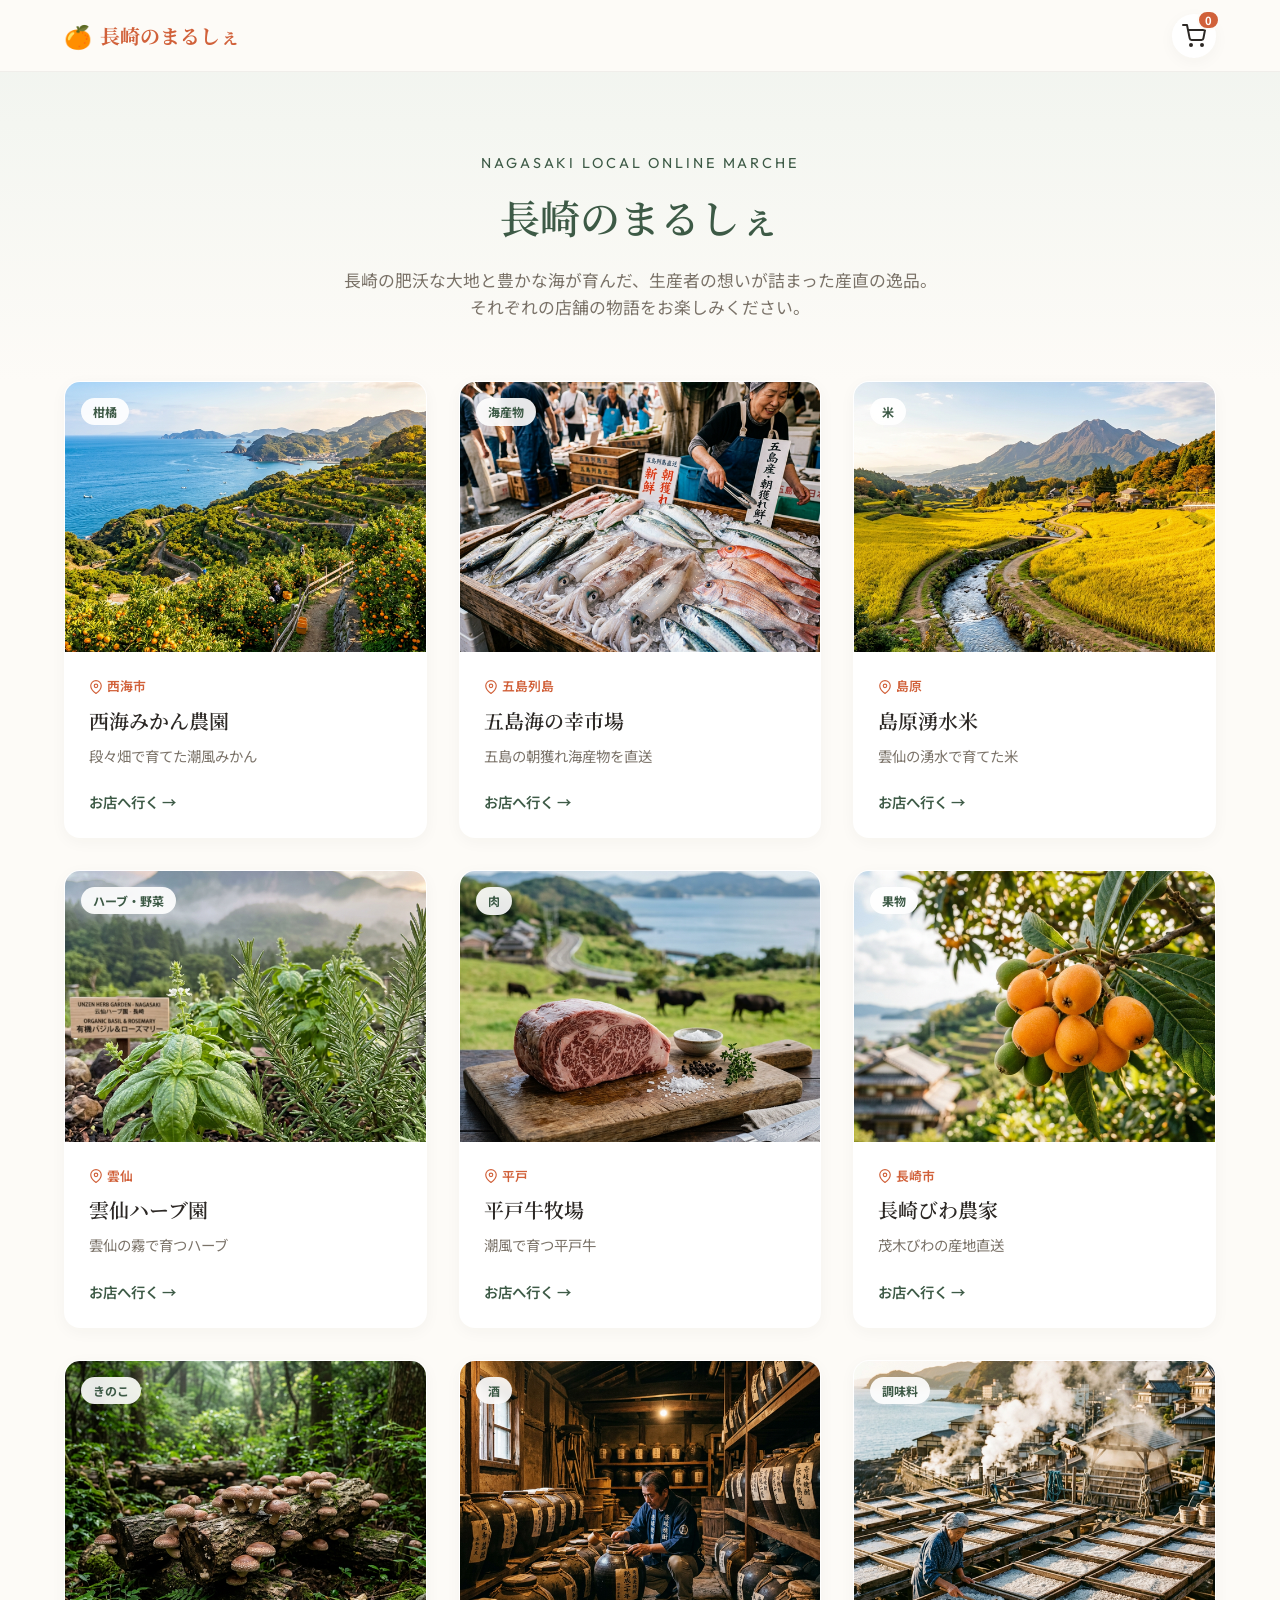
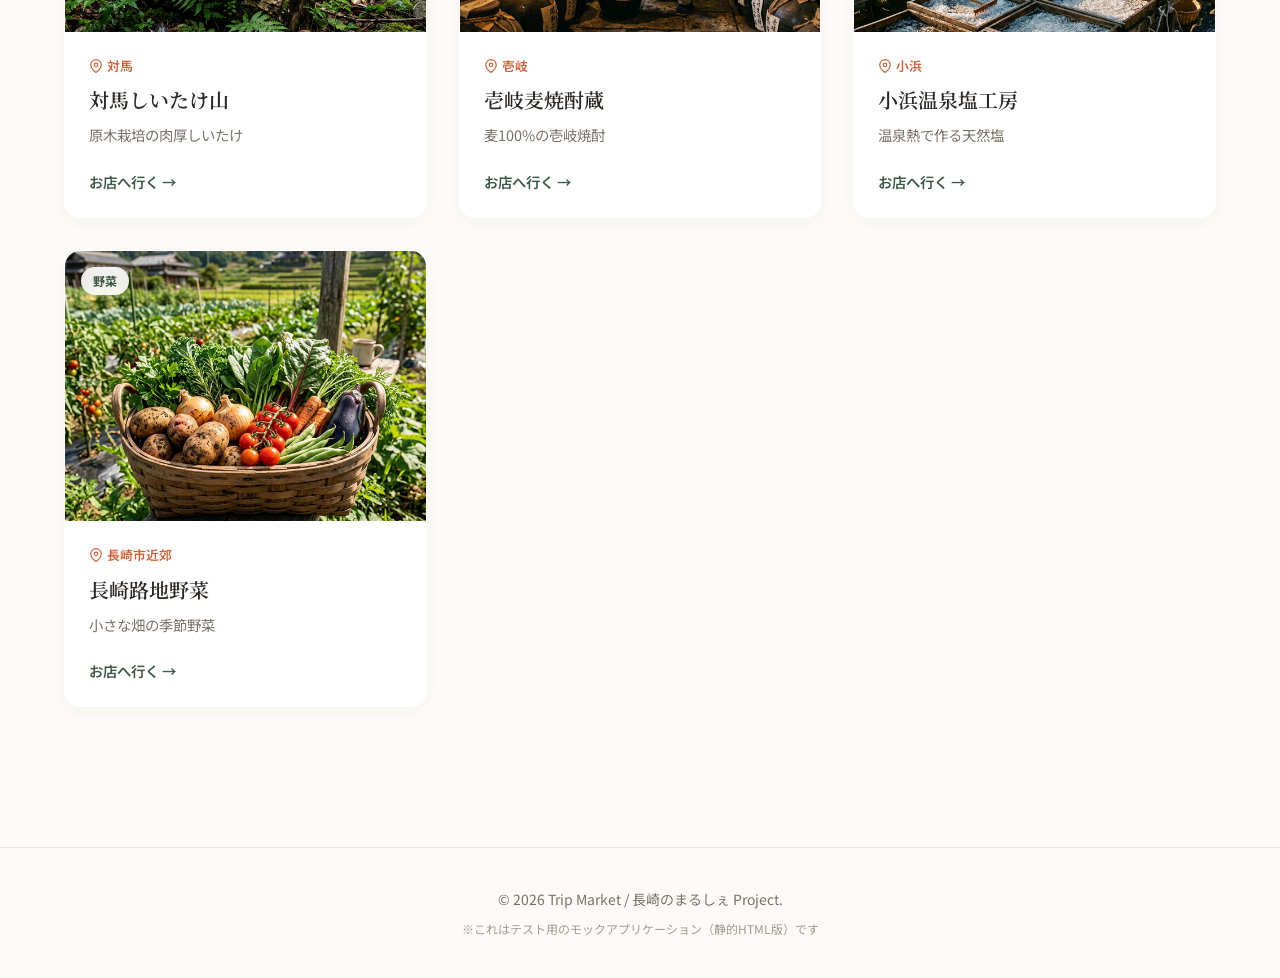
==== index.html @ 1cb3d5d9 "最初" ====
<!DOCTYPE html>
<html lang="ja">
<head>
    <meta charset="UTF-8">
    <meta name="viewport" content="width=device-width, initial-scale=1.0">
    <title>長崎のまるしぇ | 地域ECモック</title>
    <link rel="preconnect" href="https://fonts.googleapis.com">
    <link rel="preconnect" href="https://fonts.gstatic.com" crossorigin>
    <link href="https://fonts.googleapis.com/css2?family=Noto+Sans+JP:wght@400;500;700&family=Noto+Serif+JP:wght@400;600;900&family=Outfit:wght@300;400;600&display=swap" rel="stylesheet">
    <link rel="stylesheet" href="style.css">
    <meta name="theme-color" content="#fdfbf7">
</head>
<body>
    <header class="global-header">
        <a href="index.html" class="brand-logo">
            <span class="marche-icon">🍊</span> 長崎のまるしぇ
        </a>
        <div class="header-actions">
            <button class="cart-btn" aria-label="カートを見る">
                <svg width="24" height="24" viewBox="0 0 24 24" fill="none" stroke="currentColor" stroke-width="2" stroke-linecap="round" stroke-linejoin="round"><circle cx="9" cy="21" r="1"></circle><circle cx="20" cy="21" r="1"></circle><path d="M1 1h4l2.68 13.39a2 2 0 0 0 2 1.61h9.72a2 2 0 0 0 2-1.61L23 6H6"></path></svg>
                <span class="cart-badge">0</span>
            </button>
        </div>
    </header>

<main>
    <section class="hero-section">
        <span class="hero-subtitle">Nagasaki Local Online Marche</span>
        <h1 class="hero-title serif">長崎のまるしぇ</h1>
        <p class="hero-desc">長崎の肥沃な大地と豊かな海が育んだ、生産者の想いが詰まった産直の逸品。それぞれの店舗の物語をお楽しみください。</p>
    </section>
    <section class="shops-grid">

        <a href="shop01.html" class="shop-card">
            <div class="shop-card-img-wrap">
                <span class="shop-category-badge">柑橘</span>
                <img src="images/shop01_hero.png" alt="西海みかん農園" class="shop-card-img" loading="lazy">
            </div>
            <div class="shop-card-body">
                <div class="shop-card-area">
                    <svg width="14" height="14" viewBox="0 0 24 24" fill="none" stroke="currentColor" stroke-width="2"><path d="M21 10c0 7-9 13-9 13s-9-6-9-13a9 9 0 0 1 18 0z"></path><circle cx="12" cy="10" r="3"></circle></svg>
                    西海市
                </div>
                <h3 class="shop-card-title serif">西海みかん農園</h3>
                <p class="shop-card-concept">段々畑で育てた潮風みかん</p>
                <div class="shop-card-action">お店へ行く →</div>
            </div>
        </a>

        <a href="shop02.html" class="shop-card">
            <div class="shop-card-img-wrap">
                <span class="shop-category-badge">海産物</span>
                <img src="images/shop02_hero.png" alt="五島海の幸市場" class="shop-card-img" loading="lazy">
            </div>
            <div class="shop-card-body">
                <div class="shop-card-area">
                    <svg width="14" height="14" viewBox="0 0 24 24" fill="none" stroke="currentColor" stroke-width="2"><path d="M21 10c0 7-9 13-9 13s-9-6-9-13a9 9 0 0 1 18 0z"></path><circle cx="12" cy="10" r="3"></circle></svg>
                    五島列島
                </div>
                <h3 class="shop-card-title serif">五島海の幸市場</h3>
                <p class="shop-card-concept">五島の朝獲れ海産物を直送</p>
                <div class="shop-card-action">お店へ行く →</div>
            </div>
        </a>

        <a href="shop03.html" class="shop-card">
            <div class="shop-card-img-wrap">
                <span class="shop-category-badge">米</span>
                <img src="images/shop03_hero.png" alt="島原湧水米" class="shop-card-img" loading="lazy">
            </div>
            <div class="shop-card-body">
                <div class="shop-card-area">
                    <svg width="14" height="14" viewBox="0 0 24 24" fill="none" stroke="currentColor" stroke-width="2"><path d="M21 10c0 7-9 13-9 13s-9-6-9-13a9 9 0 0 1 18 0z"></path><circle cx="12" cy="10" r="3"></circle></svg>
                    島原
                </div>
                <h3 class="shop-card-title serif">島原湧水米</h3>
                <p class="shop-card-concept">雲仙の湧水で育てた米</p>
                <div class="shop-card-action">お店へ行く →</div>
            </div>
        </a>

        <a href="shop04.html" class="shop-card">
            <div class="shop-card-img-wrap">
                <span class="shop-category-badge">ハーブ・野菜</span>
                <img src="images/shop04_hero.png" alt="雲仙ハーブ園" class="shop-card-img" loading="lazy">
            </div>
            <div class="shop-card-body">
                <div class="shop-card-area">
                    <svg width="14" height="14" viewBox="0 0 24 24" fill="none" stroke="currentColor" stroke-width="2"><path d="M21 10c0 7-9 13-9 13s-9-6-9-13a9 9 0 0 1 18 0z"></path><circle cx="12" cy="10" r="3"></circle></svg>
                    雲仙
                </div>
                <h3 class="shop-card-title serif">雲仙ハーブ園</h3>
                <p class="shop-card-concept">雲仙の霧で育つハーブ</p>
                <div class="shop-card-action">お店へ行く →</div>
            </div>
        </a>

        <a href="shop05.html" class="shop-card">
            <div class="shop-card-img-wrap">
                <span class="shop-category-badge">肉</span>
                <img src="images/shop05_hero.png" alt="平戸牛牧場" class="shop-card-img" loading="lazy">
            </div>
            <div class="shop-card-body">
                <div class="shop-card-area">
                    <svg width="14" height="14" viewBox="0 0 24 24" fill="none" stroke="currentColor" stroke-width="2"><path d="M21 10c0 7-9 13-9 13s-9-6-9-13a9 9 0 0 1 18 0z"></path><circle cx="12" cy="10" r="3"></circle></svg>
                    平戸
                </div>
                <h3 class="shop-card-title serif">平戸牛牧場</h3>
                <p class="shop-card-concept">潮風で育つ平戸牛</p>
                <div class="shop-card-action">お店へ行く →</div>
            </div>
        </a>

        <a href="shop06.html" class="shop-card">
            <div class="shop-card-img-wrap">
                <span class="shop-category-badge">果物</span>
                <img src="images/shop06_hero.png" alt="長崎びわ農家" class="shop-card-img" loading="lazy">
            </div>
            <div class="shop-card-body">
                <div class="shop-card-area">
                    <svg width="14" height="14" viewBox="0 0 24 24" fill="none" stroke="currentColor" stroke-width="2"><path d="M21 10c0 7-9 13-9 13s-9-6-9-13a9 9 0 0 1 18 0z"></path><circle cx="12" cy="10" r="3"></circle></svg>
                    長崎市
                </div>
                <h3 class="shop-card-title serif">長崎びわ農家</h3>
                <p class="shop-card-concept">茂木びわの産地直送</p>
                <div class="shop-card-action">お店へ行く →</div>
            </div>
        </a>

        <a href="shop07.html" class="shop-card">
            <div class="shop-card-img-wrap">
                <span class="shop-category-badge">きのこ</span>
                <img src="images/shop07_hero.png" alt="対馬しいたけ山" class="shop-card-img" loading="lazy">
            </div>
            <div class="shop-card-body">
                <div class="shop-card-area">
                    <svg width="14" height="14" viewBox="0 0 24 24" fill="none" stroke="currentColor" stroke-width="2"><path d="M21 10c0 7-9 13-9 13s-9-6-9-13a9 9 0 0 1 18 0z"></path><circle cx="12" cy="10" r="3"></circle></svg>
                    対馬
                </div>
                <h3 class="shop-card-title serif">対馬しいたけ山</h3>
                <p class="shop-card-concept">原木栽培の肉厚しいたけ</p>
                <div class="shop-card-action">お店へ行く →</div>
            </div>
        </a>

        <a href="shop08.html" class="shop-card">
            <div class="shop-card-img-wrap">
                <span class="shop-category-badge">酒</span>
                <img src="images/shop08_hero.png" alt="壱岐麦焼酎蔵" class="shop-card-img" loading="lazy">
            </div>
            <div class="shop-card-body">
                <div class="shop-card-area">
                    <svg width="14" height="14" viewBox="0 0 24 24" fill="none" stroke="currentColor" stroke-width="2"><path d="M21 10c0 7-9 13-9 13s-9-6-9-13a9 9 0 0 1 18 0z"></path><circle cx="12" cy="10" r="3"></circle></svg>
                    壱岐
                </div>
                <h3 class="shop-card-title serif">壱岐麦焼酎蔵</h3>
                <p class="shop-card-concept">麦100%の壱岐焼酎</p>
                <div class="shop-card-action">お店へ行く →</div>
            </div>
        </a>

        <a href="shop09.html" class="shop-card">
            <div class="shop-card-img-wrap">
                <span class="shop-category-badge">調味料</span>
                <img src="images/shop09_hero.png" alt="小浜温泉塩工房" class="shop-card-img" loading="lazy">
            </div>
            <div class="shop-card-body">
                <div class="shop-card-area">
                    <svg width="14" height="14" viewBox="0 0 24 24" fill="none" stroke="currentColor" stroke-width="2"><path d="M21 10c0 7-9 13-9 13s-9-6-9-13a9 9 0 0 1 18 0z"></path><circle cx="12" cy="10" r="3"></circle></svg>
                    小浜
                </div>
                <h3 class="shop-card-title serif">小浜温泉塩工房</h3>
                <p class="shop-card-concept">温泉熱で作る天然塩</p>
                <div class="shop-card-action">お店へ行く →</div>
            </div>
        </a>

        <a href="shop10.html" class="shop-card">
            <div class="shop-card-img-wrap">
                <span class="shop-category-badge">野菜</span>
                <img src="images/shop10_hero.png" alt="長崎路地野菜" class="shop-card-img" loading="lazy">
            </div>
            <div class="shop-card-body">
                <div class="shop-card-area">
                    <svg width="14" height="14" viewBox="0 0 24 24" fill="none" stroke="currentColor" stroke-width="2"><path d="M21 10c0 7-9 13-9 13s-9-6-9-13a9 9 0 0 1 18 0z"></path><circle cx="12" cy="10" r="3"></circle></svg>
                    長崎市近郊
                </div>
                <h3 class="shop-card-title serif">長崎路地野菜</h3>
                <p class="shop-card-concept">小さな畑の季節野菜</p>
                <div class="shop-card-action">お店へ行く →</div>
            </div>
        </a>

    </section>
</main>

    <footer class="global-footer">
        <p>&copy; 2026 Trip Market / 長崎のまるしぇ Project.</p>
        <p class="footnote">※これはテスト用のモックアプリケーション（静的HTML版）です</p>
    </footer>
    <script>
        // Simple global cart logic
        let cartCount = 0;
        function addToCart(productId) {
            cartCount++;
            const badge = document.querySelector('.cart-badge');
            if (badge) {
                badge.textContent = cartCount;
                badge.style.transform = 'scale(1.5)';
                setTimeout(() => { badge.style.transform = 'scale(1)'; }, 200);
            }
        }
    </script>
</body></html>
---- style.css ----
/* ==================================
   CSS Variables & Design Tokens
   ================================== */
:root {
  /* Warm, natural palette inspired by Nagasaki Marche */
  --color-primary: #D1613A; /* Terracotta / Mikan */
  --color-primary-dark: #A84928;
  --color-secondary: #3D5A46; /* Matcha / Forest Green */
  --color-secondary-light: #5A7E65;
  --color-bg-body: #FDFBF7; /* Warm Paper */
  --color-bg-surface: #FFFFFF;
  --color-text-main: #2C2825;
  --color-text-muted: #7A7268;
  --color-border: #E8E5DF;
  
  --font-serif: 'Noto Serif JP', serif;
  --font-sans: 'Noto Sans JP', sans-serif;
  --font-en: 'Outfit', sans-serif;
  
  --shadow-sm: 0 4px 16px rgba(44, 40, 37, 0.04);
  --shadow-md: 0 12px 32px rgba(44, 40, 37, 0.08);
  --shadow-hover: 0 20px 48px rgba(44, 40, 37, 0.12);
  
  --radius-sm: 8px;
  --radius-md: 16px;
  --radius-lg: 24px;
  --radius-full: 999px;
  
  --transition-fast: all 0.2s cubic-bezier(0.25, 0.8, 0.25, 1);
  --transition-smooth: all 0.4s cubic-bezier(0.16, 1, 0.3, 1);
  
  --spacing-container: 5vw;
}

/* ==================================
   Reset & Base Styles
   ================================== */
* {
  margin: 0;
  padding: 0;
  box-sizing: border-box;
}

body {
  font-family: var(--font-sans);
  background-color: var(--color-bg-body);
  color: var(--color-text-main);
  line-height: 1.6;
  -webkit-font-smoothing: antialiased;
  -moz-osx-font-smoothing: grayscale;
}

h1, h2, h3, h4, .serif {
  font-family: var(--font-serif);
  font-weight: 600;
}

a {
  text-decoration: none;
  color: inherit;
}

img {
  max-width: 100%;
  border-radius: var(--radius-sm);
  display: block;
}

button {
  font-family: var(--font-sans);
  cursor: pointer;
  border: none;
  background: none;
}

/* ==================================
   Layout & Components
   ================================== */
.global-header {
  position: fixed;
  top: 0;
  left: 0;
  right: 0;
  height: 72px;
  background: rgba(253, 251, 247, 0.85);
  backdrop-filter: blur(12px);
  -webkit-backdrop-filter: blur(12px);
  display: flex;
  align-items: center;
  justify-content: space-between;
  padding: 0 var(--spacing-container);
  z-index: 100;
  border-bottom: 1px solid rgba(0,0,0,0.05);
  transition: var(--transition-smooth);
}

.brand-logo {
  font-family: var(--font-serif);
  font-size: 1.25rem;
  font-weight: 700;
  color: var(--color-primary);
  display: flex;
  align-items: center;
  gap: 8px;
  transition: opacity 0.2s;
}

.brand-logo:hover {
  opacity: 0.8;
}

.marche-icon {
  font-size: 1.4rem;
}

.header-actions .cart-btn {
  position: relative;
  display: flex;
  justify-content: center;
  align-items: center;
  width: 44px;
  height: 44px;
  border-radius: var(--radius-full);
  background: var(--color-bg-surface);
  color: var(--color-text-main);
  box-shadow: var(--shadow-sm);
  transition: var(--transition-fast);
}

.header-actions .cart-btn:hover {
  transform: translateY(-2px);
  box-shadow: var(--shadow-md);
  color: var(--color-primary);
}

.cart-badge {
  position: absolute;
  top: -4px;
  right: -4px;
  background: var(--color-primary);
  color: #fff;
  font-size: 0.7rem;
  font-weight: 700;
  height: 20px;
  min-width: 20px;
  border-radius: 10px;
  display: flex;
  align-items: center;
  justify-content: center;
  padding: 0 6px;
  border: 2px solid var(--color-bg-body);
}

main {
  min-height: calc(100vh - 72px - 80px);
  padding-top: 72px; /* Offset for fixed header */
}

.global-footer {
  text-align: center;
  padding: 40px var(--spacing-container);
  color: var(--color-text-muted);
  font-size: 0.875rem;
  border-top: 1px solid var(--color-border);
  margin-top: 60px;
}

.global-footer .footnote {
  font-size: 0.75rem;
  margin-top: 8px;
  opacity: 0.7;
}

/* Loader */
.loader {
  display: flex;
  flex-direction: column;
  justify-content: center;
  align-items: center;
  height: 60vh;
  gap: 16px;
  color: var(--color-primary);
}

.spinner {
  width: 40px;
  height: 40px;
  border: 3px solid rgba(209, 97, 58, 0.2);
  border-top-color: var(--color-primary);
  border-radius: 50%;
  animation: spin 1s linear infinite;
}

@keyframes spin { 0% { transform: rotate(0deg); } 100% { transform: rotate(360deg); } }

/* ==================================
   Home View: Marche Portal
   ================================== */
.hero-section {
  text-align: center;
  padding: 80px var(--spacing-container) 60px;
  background: linear-gradient(180deg, rgba(235,241,235,0.6) 0%, rgba(253,251,247,0) 100%);
}

.hero-subtitle {
  font-family: var(--font-en);
  font-size: 0.9rem;
  text-transform: uppercase;
  letter-spacing: 0.2em;
  color: var(--color-secondary);
  margin-bottom: 16px;
  display: block;
}

.hero-title {
  font-size: 2.5rem;
  color: var(--color-secondary);
  margin-bottom: 24px;
  line-height: 1.3;
}

.hero-desc {
  color: var(--color-text-muted);
  max-width: 600px;
  margin: 0 auto;
  font-size: 1.05rem;
}

.shops-grid {
  display: grid;
  grid-template-columns: repeat(auto-fill, minmax(280px, 1fr));
  gap: 32px;
  padding: 0 var(--spacing-container) 80px;
  max-width: 1400px;
  margin: 0 auto;
}

/* Shop Card */
.shop-card {
  background: var(--color-bg-surface);
  border-radius: var(--radius-md);
  overflow: hidden;
  box-shadow: var(--shadow-sm);
  transition: var(--transition-smooth);
  display: flex;
  flex-direction: column;
  text-align: left;
  border: 1px solid transparent;
}

.shop-card:hover {
  transform: translateY(-8px);
  box-shadow: var(--shadow-hover);
  border-color: rgba(209, 97, 58, 0.2);
}

.shop-card-img-wrap {
  position: relative;
  aspect-ratio: 4/3;
  overflow: hidden;
}

.shop-card-img {
  width: 100%;
  height: 100%;
  object-fit: cover;
  transition: transform 0.6s cubic-bezier(0.16, 1, 0.3, 1);
  border-radius: 0;
}

.shop-card:hover .shop-card-img {
  transform: scale(1.05);
}

.shop-category-badge {
  position: absolute;
  top: 16px;
  left: 16px;
  background: rgba(255,255,255,0.9);
  backdrop-filter: blur(4px);
  color: var(--color-secondary);
  font-size: 0.75rem;
  font-weight: 700;
  padding: 4px 12px;
  border-radius: var(--radius-full);
}

.shop-card-body {
  padding: 24px;
  flex: 1;
  display: flex;
  flex-direction: column;
}

.shop-card-area {
  font-size: 0.8rem;
  color: var(--color-primary);
  font-weight: 600;
  margin-bottom: 8px;
  display: flex;
  align-items: center;
  gap: 4px;
}

.shop-card-title {
  font-size: 1.25rem;
  margin-bottom: 8px;
  color: var(--color-text-main);
}

.shop-card-concept {
  font-size: 0.9rem;
  color: var(--color-text-muted);
  line-height: 1.5;
  margin-bottom: 24px;
  flex: 1;
}

.shop-card-action {
  font-weight: 600;
  color: var(--color-secondary);
  font-size: 0.9rem;
  display: flex;
  align-items: center;
  gap: 8px;
  transition: var(--transition-fast);
}

.shop-card:hover .shop-card-action {
  color: var(--color-primary);
  gap: 12px;
}

/* ==================================
   Shop View: Pera-ichi EC Let
   ================================== */
.shop-view {
  animation: fadeIn 0.5s ease-out forwards;
}

@keyframes fadeIn {
  from { opacity: 0; transform: translateY(10px); }
  to { opacity: 1; transform: translateY(0); }
}

.shop-nav {
  padding: 24px var(--spacing-container);
  max-width: 1200px;
  margin: 0 auto;
}

.back-btn {
  display: inline-flex;
  align-items: center;
  gap: 8px;
  color: var(--color-text-muted);
  font-size: 0.9rem;
  font-weight: 500;
  transition: var(--transition-fast);
}

.back-btn:hover {
  color: var(--color-primary);
}

/* Shop Hero */
.shop-hero {
  max-width: 1200px;
  margin: 0 auto;
  padding: 0 var(--spacing-container);
  display: grid;
  grid-template-columns: 1fr 1fr;
  gap: 40px;
  align-items: center;
  margin-bottom: 80px;
}

.shop-hero-image {
  aspect-ratio: 4/5;
  border-radius: var(--radius-lg);
  overflow: hidden;
  box-shadow: var(--shadow-md);
}

.shop-hero-image img {
  width: 100%;
  height: 100%;
  object-fit: cover;
  border-radius: 0;
}

.shop-hero-content {
  padding-right: 20px;
}

.shop-hero-area {
  display: inline-block;
  font-size: 0.85rem;
  font-weight: 700;
  color: #fff;
  background: var(--color-secondary);
  padding: 6px 16px;
  border-radius: var(--radius-full);
  margin-bottom: 20px;
}

.shop-hero-concept {
  font-size: 2.2rem;
  line-height: 1.3;
  margin-bottom: 24px;
  color: var(--color-text-main);
}

.shop-hero-name {
  font-size: 1.1rem;
  color: var(--color-primary);
  font-weight: 700;
  margin-bottom: 24px;
}

.shop-hero-desc {
  font-size: 1.05rem;
  color: var(--color-text-muted);
  line-height: 1.8;
  margin-bottom: 32px;
}

.shop-meta-info {
  background: #fff;
  padding: 24px;
  border-radius: var(--radius-md);
  border: 1px solid var(--color-border);
}

.shop-meta-item {
  display: flex;
  margin-bottom: 12px;
  font-size: 0.9rem;
}

.shop-meta-item:last-child {
  margin-bottom: 0;
}

.shop-meta-label {
  width: 100px;
  color: var(--color-text-muted);
  font-weight: 600;
}

.shop-meta-value {
  color: var(--color-text-main);
  flex: 1;
}

/* Products Section */
.products-section {
  background: var(--color-bg-surface);
  padding: 80px var(--spacing-container);
  border-top: 1px solid var(--color-border);
}

.products-section-inner {
  max-width: 1200px;
  margin: 0 auto;
}

.section-title {
  text-align: center;
  font-size: 2rem;
  color: var(--color-secondary);
  margin-bottom: 48px;
}

.products-grid {
  display: grid;
  grid-template-columns: repeat(auto-fill, minmax(260px, 1fr));
  gap: 32px;
}

.product-card {
  display: flex;
  flex-direction: column;
  transition: var(--transition-fast);
}

.product-card:hover .product-img {
  transform: translateY(-4px);
  box-shadow: var(--shadow-hover);
}

.product-img-wrap {
  aspect-ratio: 1/1;
  border-radius: var(--radius-md);
  overflow: hidden;
  margin-bottom: 16px;
  background: #f0f0f0;
}

.product-img {
  width: 100%;
  height: 100%;
  object-fit: cover;
  transition: var(--transition-smooth);
  border-radius: 0;
}

.product-info {
  display: flex;
  flex-direction: column;
  gap: 8px;
}

.product-name {
  font-size: 1.1rem;
  font-weight: 600;
  color: var(--color-text-main);
}

.product-price {
  font-family: var(--font-en);
  font-size: 1.25rem;
  color: var(--color-primary);
  font-weight: 600;
}

.product-price span {
  font-size: 0.8rem;
  color: var(--color-text-muted);
  font-family: var(--font-sans);
}

.add-cart-btn {
  margin-top: 12px;
  background: var(--color-bg-body);
  border: 1px solid var(--color-secondary);
  color: var(--color-secondary);
  padding: 12px 0;
  border-radius: var(--radius-full);
  font-weight: 600;
  display: flex;
  align-items: center;
  justify-content: center;
  gap: 8px;
  transition: var(--transition-fast);
}

.add-cart-btn:hover {
  background: var(--color-secondary);
  color: #fff;
  transform: translateY(-2px);
  box-shadow: var(--shadow-sm);
}

/* ==================================
   Responsive Design
   ================================== */
@media (max-width: 900px) {
  .shop-hero {
    grid-template-columns: 1fr;
    gap: 32px;
  }
  
  .shop-hero-image {
    aspect-ratio: 16/9;
  }
  
  .shop-hero-content {
    padding-right: 0;
  }
}

@media (max-width: 600px) {
  .hero-title {
    font-size: 2rem;
  }
  
  .shop-hero-concept {
    font-size: 1.8rem;
  }
  
  .products-grid {
    grid-template-columns: repeat(2, 1fr);
    gap: 16px;
  }
  
  .products-section {
    padding: 60px 16px;
  }
  
  .add-cart-btn {
    font-size: 0.85rem;
    padding: 10px 0;
  }
}

@media (max-width: 400px) {
  .products-grid {
    grid-template-columns: 1fr;
  }
}
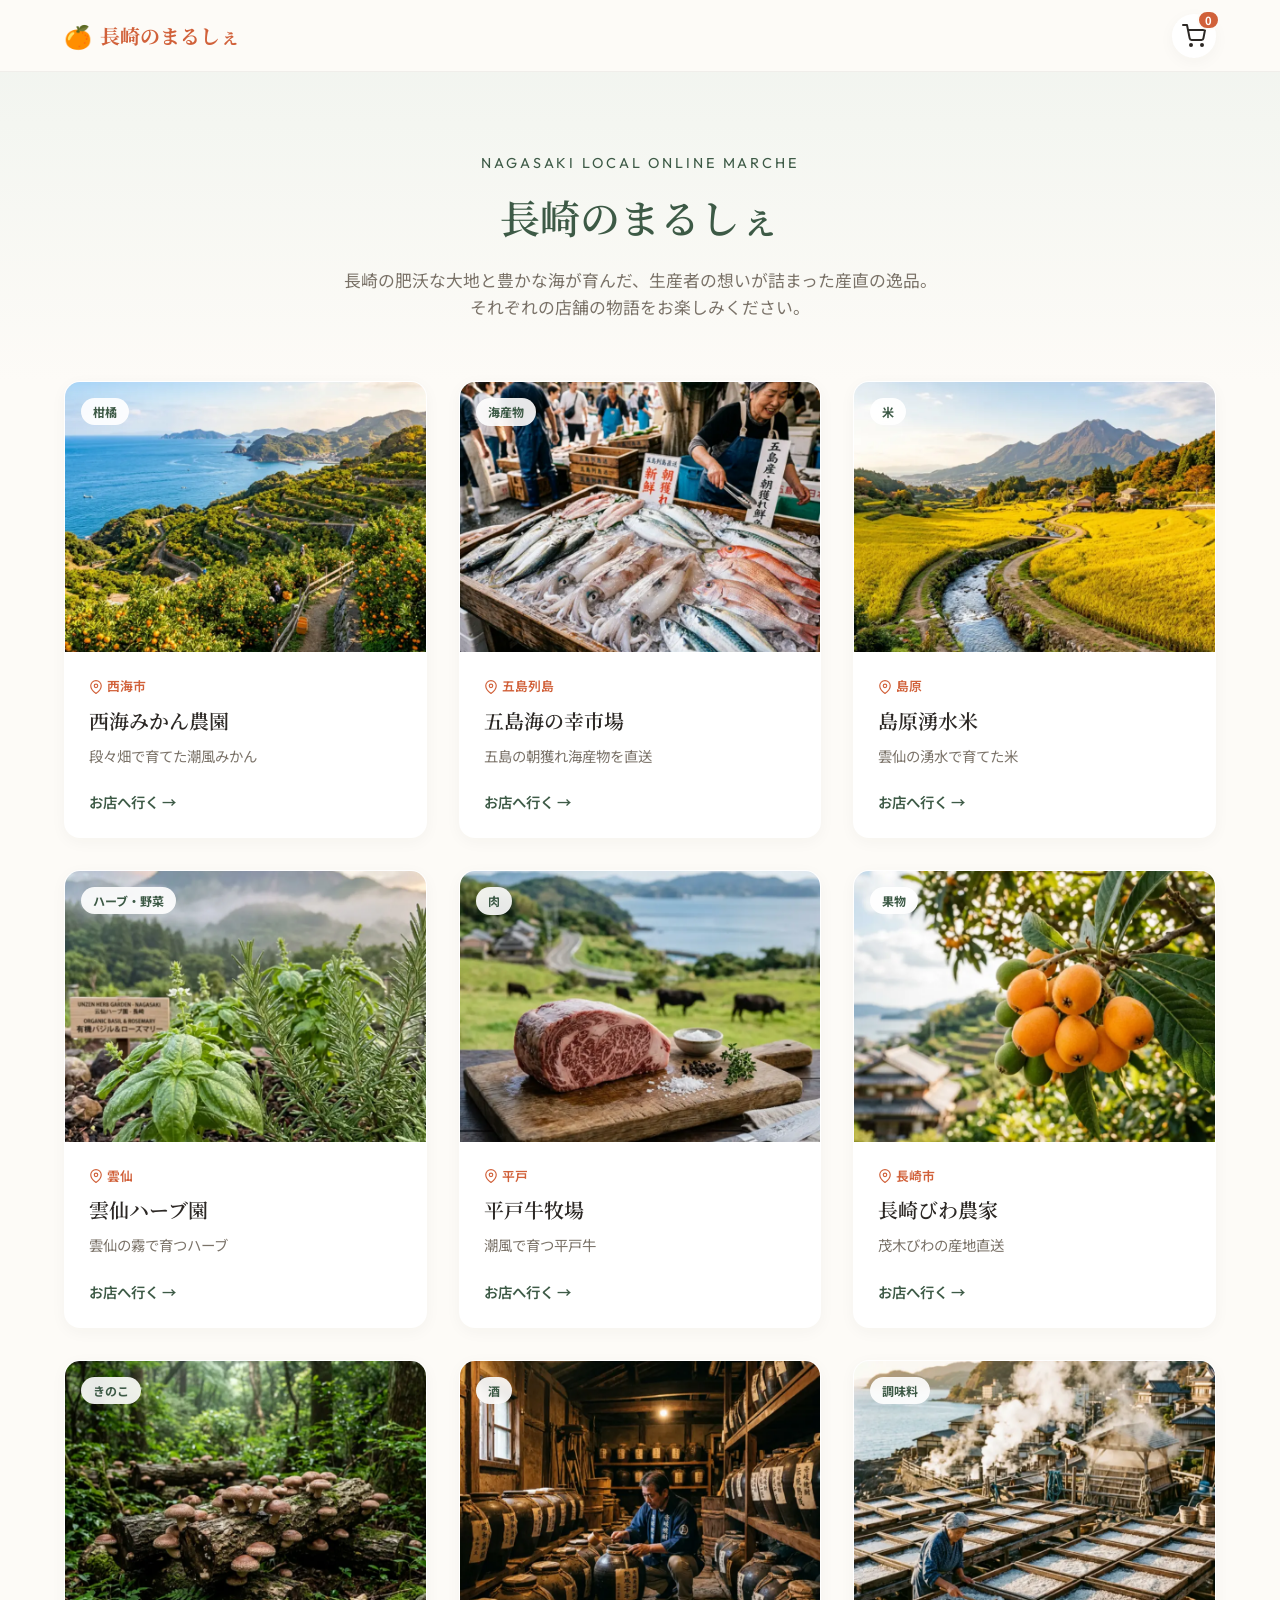
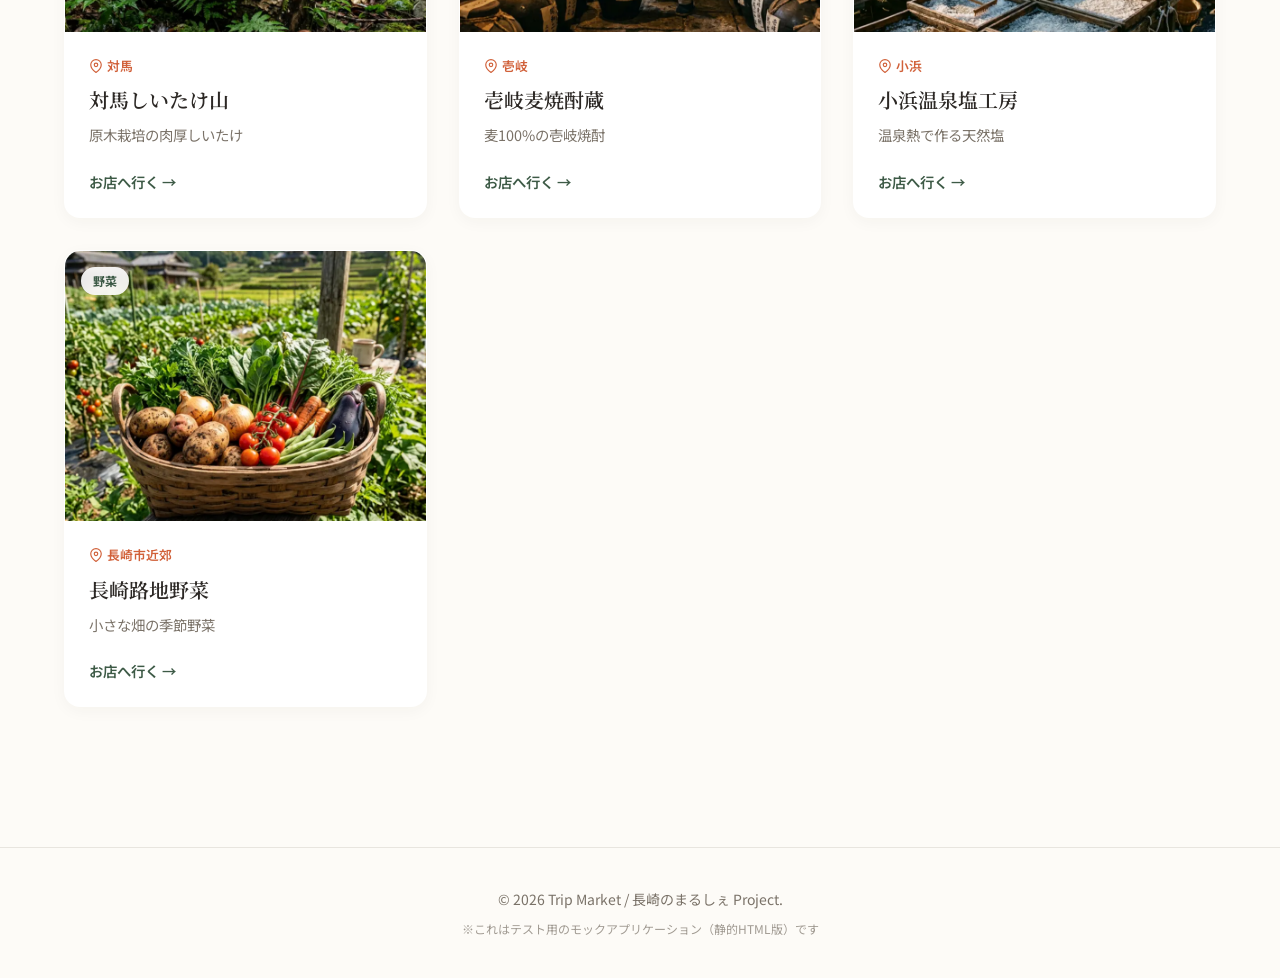
==== commit 2a50a741: "webpに変換" ====
--- a/index.html
+++ b/index.html
@@ -34,7 +34,7 @@
         <a href="shop01.html" class="shop-card">
             <div class="shop-card-img-wrap">
                 <span class="shop-category-badge">柑橘</span>
-                <img src="images/shop01_hero.png" alt="西海みかん農園" class="shop-card-img" loading="lazy">
+                <img src="images/shop01_hero.webp" alt="西海みかん農園" class="shop-card-img" loading="lazy">
             </div>
             <div class="shop-card-body">
                 <div class="shop-card-area">
@@ -50,7 +50,7 @@
         <a href="shop02.html" class="shop-card">
             <div class="shop-card-img-wrap">
                 <span class="shop-category-badge">海産物</span>
-                <img src="images/shop02_hero.png" alt="五島海の幸市場" class="shop-card-img" loading="lazy">
+                <img src="images/shop02_hero.webp" alt="五島海の幸市場" class="shop-card-img" loading="lazy">
             </div>
             <div class="shop-card-body">
                 <div class="shop-card-area">
@@ -66,7 +66,7 @@
         <a href="shop03.html" class="shop-card">
             <div class="shop-card-img-wrap">
                 <span class="shop-category-badge">米</span>
-                <img src="images/shop03_hero.png" alt="島原湧水米" class="shop-card-img" loading="lazy">
+                <img src="images/shop03_hero.webp" alt="島原湧水米" class="shop-card-img" loading="lazy">
             </div>
             <div class="shop-card-body">
                 <div class="shop-card-area">
@@ -82,7 +82,7 @@
         <a href="shop04.html" class="shop-card">
             <div class="shop-card-img-wrap">
                 <span class="shop-category-badge">ハーブ・野菜</span>
-                <img src="images/shop04_hero.png" alt="雲仙ハーブ園" class="shop-card-img" loading="lazy">
+                <img src="images/shop04_hero.webp" alt="雲仙ハーブ園" class="shop-card-img" loading="lazy">
             </div>
             <div class="shop-card-body">
                 <div class="shop-card-area">
@@ -98,7 +98,7 @@
         <a href="shop05.html" class="shop-card">
             <div class="shop-card-img-wrap">
                 <span class="shop-category-badge">肉</span>
-                <img src="images/shop05_hero.png" alt="平戸牛牧場" class="shop-card-img" loading="lazy">
+                <img src="images/shop05_hero.webp" alt="平戸牛牧場" class="shop-card-img" loading="lazy">
             </div>
             <div class="shop-card-body">
                 <div class="shop-card-area">
@@ -114,7 +114,7 @@
         <a href="shop06.html" class="shop-card">
             <div class="shop-card-img-wrap">
                 <span class="shop-category-badge">果物</span>
-                <img src="images/shop06_hero.png" alt="長崎びわ農家" class="shop-card-img" loading="lazy">
+                <img src="images/shop06_hero.webp" alt="長崎びわ農家" class="shop-card-img" loading="lazy">
             </div>
             <div class="shop-card-body">
                 <div class="shop-card-area">
@@ -130,7 +130,7 @@
         <a href="shop07.html" class="shop-card">
             <div class="shop-card-img-wrap">
                 <span class="shop-category-badge">きのこ</span>
-                <img src="images/shop07_hero.png" alt="対馬しいたけ山" class="shop-card-img" loading="lazy">
+                <img src="images/shop07_hero.webp" alt="対馬しいたけ山" class="shop-card-img" loading="lazy">
             </div>
             <div class="shop-card-body">
                 <div class="shop-card-area">
@@ -146,7 +146,7 @@
         <a href="shop08.html" class="shop-card">
             <div class="shop-card-img-wrap">
                 <span class="shop-category-badge">酒</span>
-                <img src="images/shop08_hero.png" alt="壱岐麦焼酎蔵" class="shop-card-img" loading="lazy">
+                <img src="images/shop08_hero.webp" alt="壱岐麦焼酎蔵" class="shop-card-img" loading="lazy">
             </div>
             <div class="shop-card-body">
                 <div class="shop-card-area">
@@ -162,7 +162,7 @@
         <a href="shop09.html" class="shop-card">
             <div class="shop-card-img-wrap">
                 <span class="shop-category-badge">調味料</span>
-                <img src="images/shop09_hero.png" alt="小浜温泉塩工房" class="shop-card-img" loading="lazy">
+                <img src="images/shop09_hero.webp" alt="小浜温泉塩工房" class="shop-card-img" loading="lazy">
             </div>
             <div class="shop-card-body">
                 <div class="shop-card-area">
@@ -178,7 +178,7 @@
         <a href="shop10.html" class="shop-card">
             <div class="shop-card-img-wrap">
                 <span class="shop-category-badge">野菜</span>
-                <img src="images/shop10_hero.png" alt="長崎路地野菜" class="shop-card-img" loading="lazy">
+                <img src="images/shop10_hero.webp" alt="長崎路地野菜" class="shop-card-img" loading="lazy">
             </div>
             <div class="shop-card-body">
                 <div class="shop-card-area">
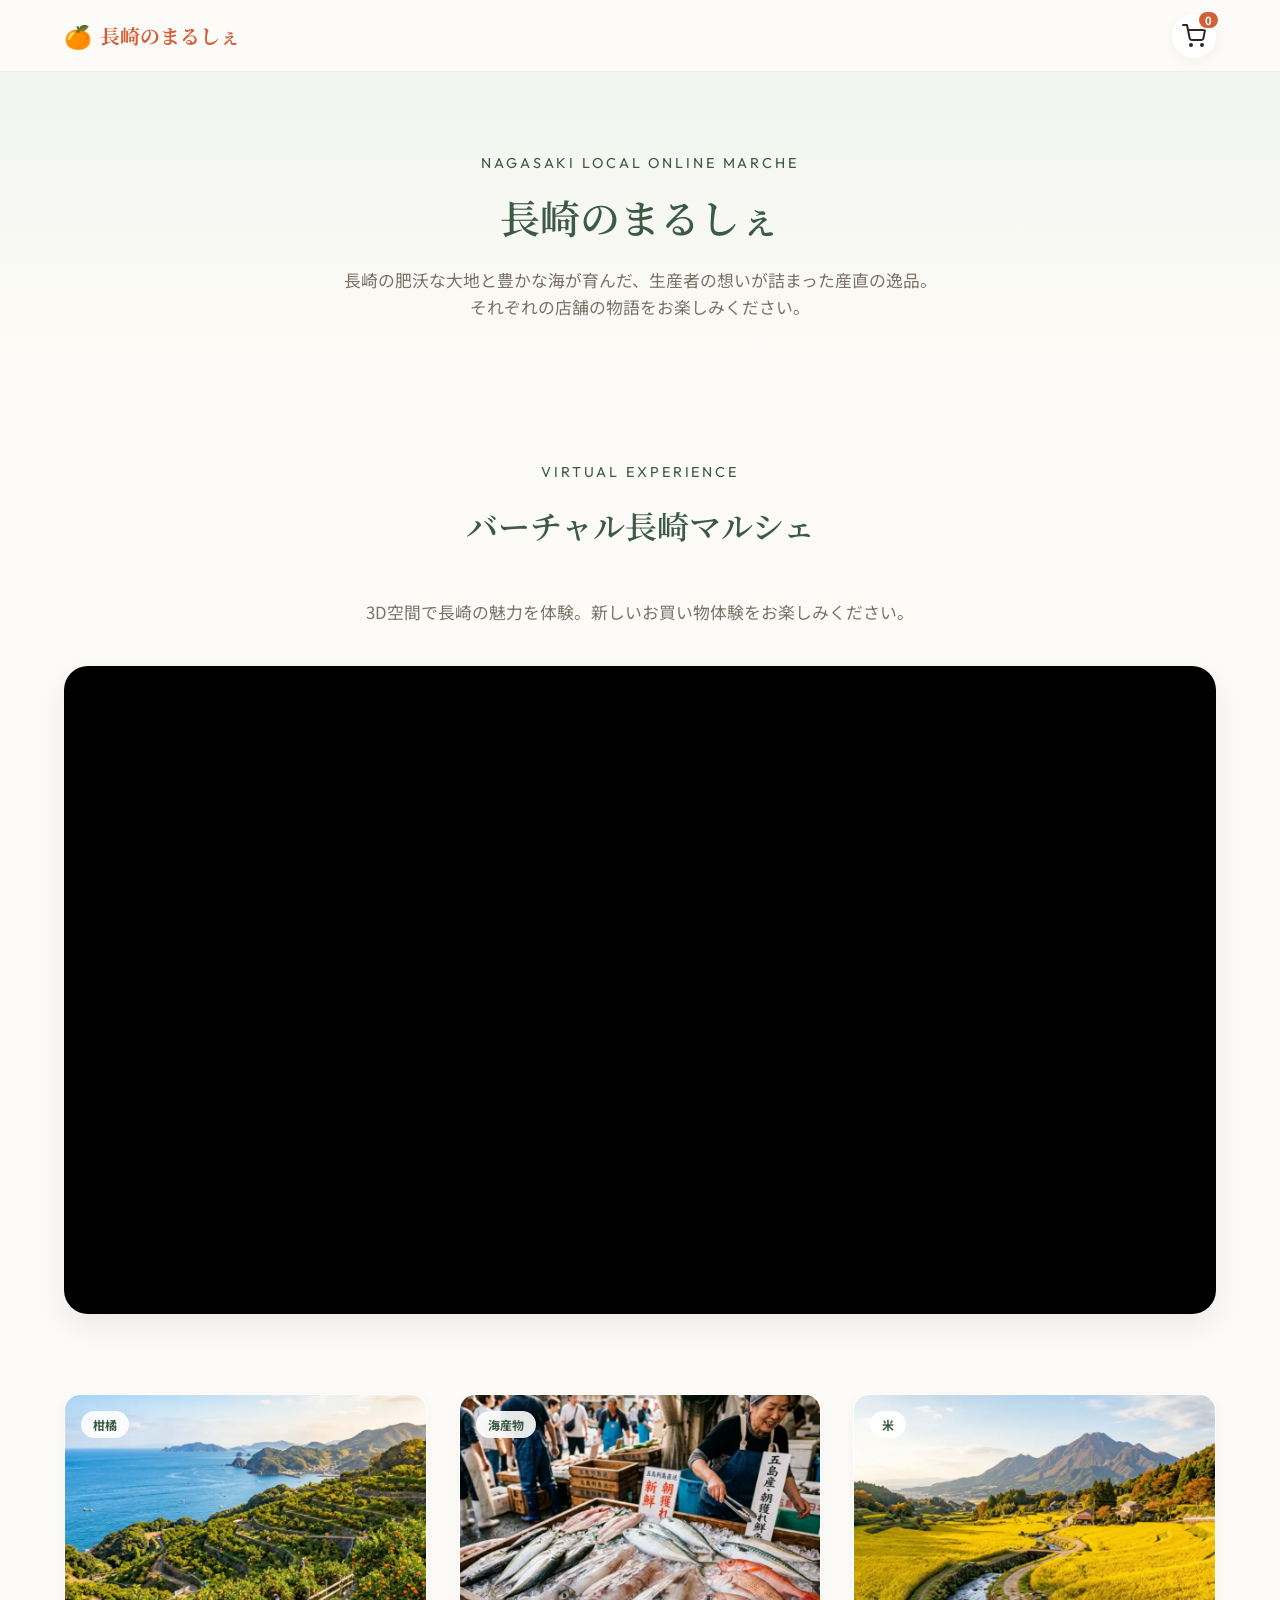
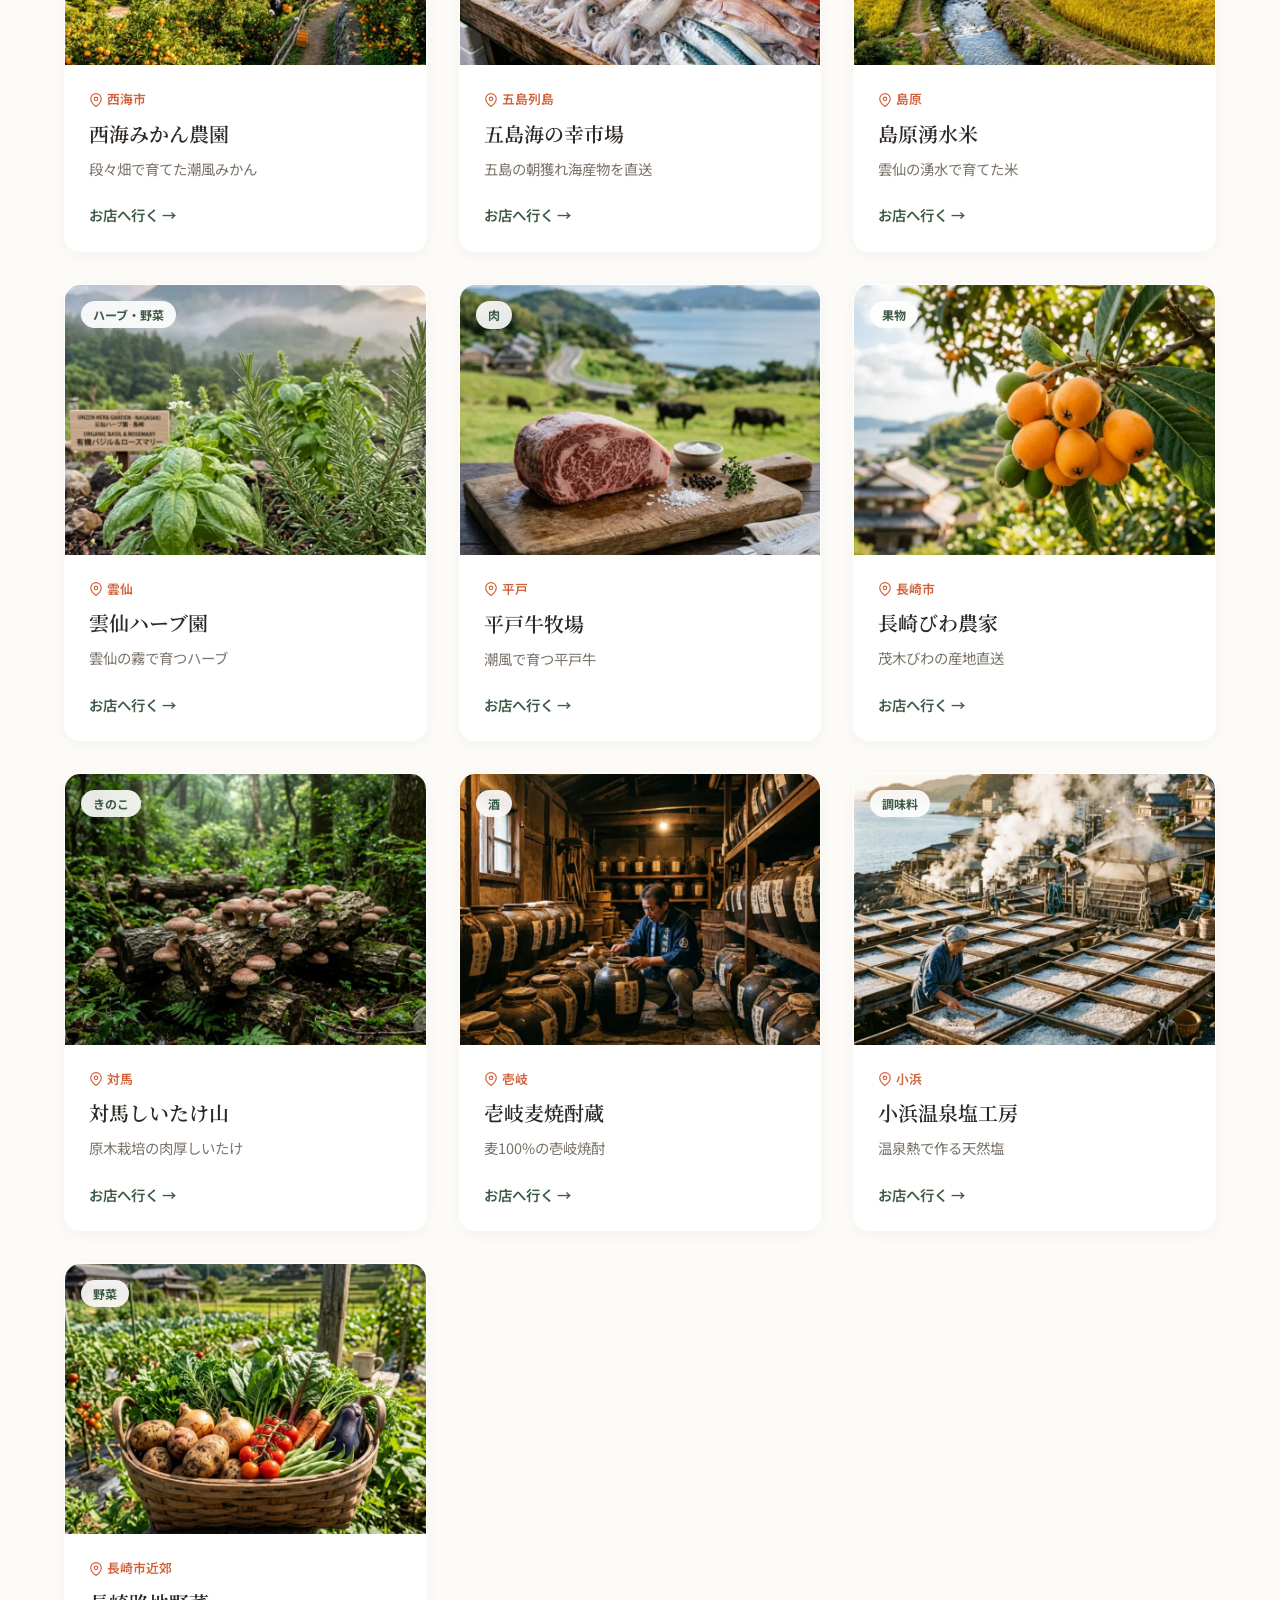
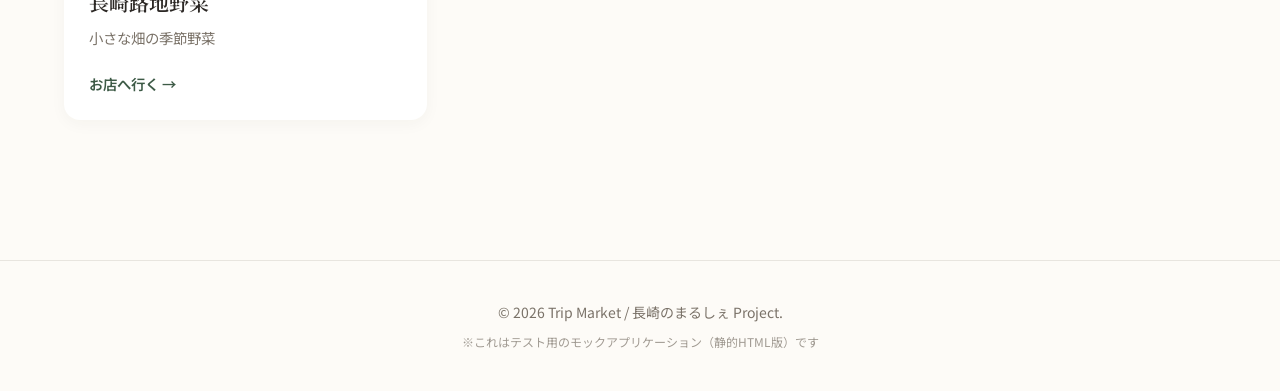
==== commit 3367ee67: "vektの追加" ====
--- a/index.html
+++ b/index.html
@@ -1,15 +1,19 @@
 <!DOCTYPE html>
 <html lang="ja">
+
 <head>
     <meta charset="UTF-8">
     <meta name="viewport" content="width=device-width, initial-scale=1.0">
     <title>長崎のまるしぇ | 地域ECモック</title>
     <link rel="preconnect" href="https://fonts.googleapis.com">
     <link rel="preconnect" href="https://fonts.gstatic.com" crossorigin>
-    <link href="https://fonts.googleapis.com/css2?family=Noto+Sans+JP:wght@400;500;700&family=Noto+Serif+JP:wght@400;600;900&family=Outfit:wght@300;400;600&display=swap" rel="stylesheet">
+    <link
+        href="https://fonts.googleapis.com/css2?family=Noto+Sans+JP:wght@400;500;700&family=Noto+Serif+JP:wght@400;600;900&family=Outfit:wght@300;400;600&display=swap"
+        rel="stylesheet">
     <link rel="stylesheet" href="style.css">
     <meta name="theme-color" content="#fdfbf7">
 </head>
+
 <body>
     <header class="global-header">
         <a href="index.html" class="brand-logo">
@@ -17,182 +21,239 @@
         </a>
         <div class="header-actions">
             <button class="cart-btn" aria-label="カートを見る">
-                <svg width="24" height="24" viewBox="0 0 24 24" fill="none" stroke="currentColor" stroke-width="2" stroke-linecap="round" stroke-linejoin="round"><circle cx="9" cy="21" r="1"></circle><circle cx="20" cy="21" r="1"></circle><path d="M1 1h4l2.68 13.39a2 2 0 0 0 2 1.61h9.72a2 2 0 0 0 2-1.61L23 6H6"></path></svg>
+                <svg width="24" height="24" viewBox="0 0 24 24" fill="none" stroke="currentColor" stroke-width="2"
+                    stroke-linecap="round" stroke-linejoin="round">
+                    <circle cx="9" cy="21" r="1"></circle>
+                    <circle cx="20" cy="21" r="1"></circle>
+                    <path d="M1 1h4l2.68 13.39a2 2 0 0 0 2 1.61h9.72a2 2 0 0 0 2-1.61L23 6H6"></path>
+                </svg>
                 <span class="cart-badge">0</span>
             </button>
         </div>
     </header>
 
-<main>
-    <section class="hero-section">
-        <span class="hero-subtitle">Nagasaki Local Online Marche</span>
-        <h1 class="hero-title serif">長崎のまるしぇ</h1>
-        <p class="hero-desc">長崎の肥沃な大地と豊かな海が育んだ、生産者の想いが詰まった産直の逸品。それぞれの店舗の物語をお楽しみください。</p>
-    </section>
-    <section class="shops-grid">
-
-        <a href="shop01.html" class="shop-card">
-            <div class="shop-card-img-wrap">
-                <span class="shop-category-badge">柑橘</span>
-                <img src="images/shop01_hero.webp" alt="西海みかん農園" class="shop-card-img" loading="lazy">
+    <main>
+        <section class="hero-section">
+            <span class="hero-subtitle">Nagasaki Local Online Marche</span>
+            <h1 class="hero-title serif">長崎のまるしぇ</h1>
+            <p class="hero-desc">長崎の肥沃な大地と豊かな海が育んだ、生産者の想いが詰まった産直の逸品。それぞれの店舗の物語をお楽しみください。</p>
+        </section>
+        <section class="virtual-world-section">
+            <span class="hero-subtitle">Virtual Experience</span>
+            <h2 class="section-title">バーチャル長崎マルシェ</h2>
+            <p class="hero-desc">3D空間で長崎の魅力を体験。新しいお買い物体験をお楽しみください。</p>
+            <div class="virtual-world-container">
+                <iframe src="https://cloud.vket.com/worlds/piLrBUgY"
+                    allow="camera; microphone; display-capture; autoplay; clipboard-write; xr-spatial-tracking"
+                    allowfullscreen>
+                </iframe>
             </div>
-            <div class="shop-card-body">
-                <div class="shop-card-area">
-                    <svg width="14" height="14" viewBox="0 0 24 24" fill="none" stroke="currentColor" stroke-width="2"><path d="M21 10c0 7-9 13-9 13s-9-6-9-13a9 9 0 0 1 18 0z"></path><circle cx="12" cy="10" r="3"></circle></svg>
-                    西海市
-                </div>
-                <h3 class="shop-card-title serif">西海みかん農園</h3>
-                <p class="shop-card-concept">段々畑で育てた潮風みかん</p>
-                <div class="shop-card-action">お店へ行く →</div>
-            </div>
-        </a>
-
-        <a href="shop02.html" class="shop-card">
-            <div class="shop-card-img-wrap">
-                <span class="shop-category-badge">海産物</span>
-                <img src="images/shop02_hero.webp" alt="五島海の幸市場" class="shop-card-img" loading="lazy">
-            </div>
-            <div class="shop-card-body">
-                <div class="shop-card-area">
-                    <svg width="14" height="14" viewBox="0 0 24 24" fill="none" stroke="currentColor" stroke-width="2"><path d="M21 10c0 7-9 13-9 13s-9-6-9-13a9 9 0 0 1 18 0z"></path><circle cx="12" cy="10" r="3"></circle></svg>
-                    五島列島
-                </div>
-                <h3 class="shop-card-title serif">五島海の幸市場</h3>
-                <p class="shop-card-concept">五島の朝獲れ海産物を直送</p>
-                <div class="shop-card-action">お店へ行く →</div>
-            </div>
-        </a>
-
-        <a href="shop03.html" class="shop-card">
-            <div class="shop-card-img-wrap">
-                <span class="shop-category-badge">米</span>
-                <img src="images/shop03_hero.webp" alt="島原湧水米" class="shop-card-img" loading="lazy">
-            </div>
-            <div class="shop-card-body">
-                <div class="shop-card-area">
-                    <svg width="14" height="14" viewBox="0 0 24 24" fill="none" stroke="currentColor" stroke-width="2"><path d="M21 10c0 7-9 13-9 13s-9-6-9-13a9 9 0 0 1 18 0z"></path><circle cx="12" cy="10" r="3"></circle></svg>
-                    島原
-                </div>
-                <h3 class="shop-card-title serif">島原湧水米</h3>
-                <p class="shop-card-concept">雲仙の湧水で育てた米</p>
-                <div class="shop-card-action">お店へ行く →</div>
-            </div>
-        </a>
-
-        <a href="shop04.html" class="shop-card">
-            <div class="shop-card-img-wrap">
-                <span class="shop-category-badge">ハーブ・野菜</span>
-                <img src="images/shop04_hero.webp" alt="雲仙ハーブ園" class="shop-card-img" loading="lazy">
-            </div>
-            <div class="shop-card-body">
-                <div class="shop-card-area">
-                    <svg width="14" height="14" viewBox="0 0 24 24" fill="none" stroke="currentColor" stroke-width="2"><path d="M21 10c0 7-9 13-9 13s-9-6-9-13a9 9 0 0 1 18 0z"></path><circle cx="12" cy="10" r="3"></circle></svg>
-                    雲仙
-                </div>
-                <h3 class="shop-card-title serif">雲仙ハーブ園</h3>
-                <p class="shop-card-concept">雲仙の霧で育つハーブ</p>
-                <div class="shop-card-action">お店へ行く →</div>
-            </div>
-        </a>
-
-        <a href="shop05.html" class="shop-card">
-            <div class="shop-card-img-wrap">
-                <span class="shop-category-badge">肉</span>
-                <img src="images/shop05_hero.webp" alt="平戸牛牧場" class="shop-card-img" loading="lazy">
-            </div>
-            <div class="shop-card-body">
-                <div class="shop-card-area">
-                    <svg width="14" height="14" viewBox="0 0 24 24" fill="none" stroke="currentColor" stroke-width="2"><path d="M21 10c0 7-9 13-9 13s-9-6-9-13a9 9 0 0 1 18 0z"></path><circle cx="12" cy="10" r="3"></circle></svg>
-                    平戸
-                </div>
-                <h3 class="shop-card-title serif">平戸牛牧場</h3>
-                <p class="shop-card-concept">潮風で育つ平戸牛</p>
-                <div class="shop-card-action">お店へ行く →</div>
-            </div>
-        </a>
-
-        <a href="shop06.html" class="shop-card">
-            <div class="shop-card-img-wrap">
-                <span class="shop-category-badge">果物</span>
-                <img src="images/shop06_hero.webp" alt="長崎びわ農家" class="shop-card-img" loading="lazy">
-            </div>
-            <div class="shop-card-body">
-                <div class="shop-card-area">
-                    <svg width="14" height="14" viewBox="0 0 24 24" fill="none" stroke="currentColor" stroke-width="2"><path d="M21 10c0 7-9 13-9 13s-9-6-9-13a9 9 0 0 1 18 0z"></path><circle cx="12" cy="10" r="3"></circle></svg>
-                    長崎市
-                </div>
-                <h3 class="shop-card-title serif">長崎びわ農家</h3>
-                <p class="shop-card-concept">茂木びわの産地直送</p>
-                <div class="shop-card-action">お店へ行く →</div>
-            </div>
-        </a>
-
-        <a href="shop07.html" class="shop-card">
-            <div class="shop-card-img-wrap">
-                <span class="shop-category-badge">きのこ</span>
-                <img src="images/shop07_hero.webp" alt="対馬しいたけ山" class="shop-card-img" loading="lazy">
-            </div>
-            <div class="shop-card-body">
-                <div class="shop-card-area">
-                    <svg width="14" height="14" viewBox="0 0 24 24" fill="none" stroke="currentColor" stroke-width="2"><path d="M21 10c0 7-9 13-9 13s-9-6-9-13a9 9 0 0 1 18 0z"></path><circle cx="12" cy="10" r="3"></circle></svg>
-                    対馬
-                </div>
-                <h3 class="shop-card-title serif">対馬しいたけ山</h3>
-                <p class="shop-card-concept">原木栽培の肉厚しいたけ</p>
-                <div class="shop-card-action">お店へ行く →</div>
-            </div>
-        </a>
-
-        <a href="shop08.html" class="shop-card">
-            <div class="shop-card-img-wrap">
-                <span class="shop-category-badge">酒</span>
-                <img src="images/shop08_hero.webp" alt="壱岐麦焼酎蔵" class="shop-card-img" loading="lazy">
-            </div>
-            <div class="shop-card-body">
-                <div class="shop-card-area">
-                    <svg width="14" height="14" viewBox="0 0 24 24" fill="none" stroke="currentColor" stroke-width="2"><path d="M21 10c0 7-9 13-9 13s-9-6-9-13a9 9 0 0 1 18 0z"></path><circle cx="12" cy="10" r="3"></circle></svg>
-                    壱岐
-                </div>
-                <h3 class="shop-card-title serif">壱岐麦焼酎蔵</h3>
-                <p class="shop-card-concept">麦100%の壱岐焼酎</p>
-                <div class="shop-card-action">お店へ行く →</div>
-            </div>
-        </a>
-
-        <a href="shop09.html" class="shop-card">
-            <div class="shop-card-img-wrap">
-                <span class="shop-category-badge">調味料</span>
-                <img src="images/shop09_hero.webp" alt="小浜温泉塩工房" class="shop-card-img" loading="lazy">
-            </div>
-            <div class="shop-card-body">
-                <div class="shop-card-area">
-                    <svg width="14" height="14" viewBox="0 0 24 24" fill="none" stroke="currentColor" stroke-width="2"><path d="M21 10c0 7-9 13-9 13s-9-6-9-13a9 9 0 0 1 18 0z"></path><circle cx="12" cy="10" r="3"></circle></svg>
-                    小浜
-                </div>
-                <h3 class="shop-card-title serif">小浜温泉塩工房</h3>
-                <p class="shop-card-concept">温泉熱で作る天然塩</p>
-                <div class="shop-card-action">お店へ行く →</div>
-            </div>
-        </a>
-
-        <a href="shop10.html" class="shop-card">
-            <div class="shop-card-img-wrap">
-                <span class="shop-category-badge">野菜</span>
-                <img src="images/shop10_hero.webp" alt="長崎路地野菜" class="shop-card-img" loading="lazy">
-            </div>
-            <div class="shop-card-body">
-                <div class="shop-card-area">
-                    <svg width="14" height="14" viewBox="0 0 24 24" fill="none" stroke="currentColor" stroke-width="2"><path d="M21 10c0 7-9 13-9 13s-9-6-9-13a9 9 0 0 1 18 0z"></path><circle cx="12" cy="10" r="3"></circle></svg>
-                    長崎市近郊
-                </div>
-                <h3 class="shop-card-title serif">長崎路地野菜</h3>
-                <p class="shop-card-concept">小さな畑の季節野菜</p>
-                <div class="shop-card-action">お店へ行く →</div>
-            </div>
-        </a>
-
-    </section>
-</main>
+        </section>
+
+        <section class="shops-grid">
+
+            <a href="shop01.html" class="shop-card">
+                <div class="shop-card-img-wrap">
+                    <span class="shop-category-badge">柑橘</span>
+                    <img src="images/shop01_hero.webp" alt="西海みかん農園" class="shop-card-img" loading="lazy">
+                </div>
+                <div class="shop-card-body">
+                    <div class="shop-card-area">
+                        <svg width="14" height="14" viewBox="0 0 24 24" fill="none" stroke="currentColor"
+                            stroke-width="2">
+                            <path d="M21 10c0 7-9 13-9 13s-9-6-9-13a9 9 0 0 1 18 0z"></path>
+                            <circle cx="12" cy="10" r="3"></circle>
+                        </svg>
+                        西海市
+                    </div>
+                    <h3 class="shop-card-title serif">西海みかん農園</h3>
+                    <p class="shop-card-concept">段々畑で育てた潮風みかん</p>
+                    <div class="shop-card-action">お店へ行く →</div>
+                </div>
+            </a>
+
+            <a href="shop02.html" class="shop-card">
+                <div class="shop-card-img-wrap">
+                    <span class="shop-category-badge">海産物</span>
+                    <img src="images/shop02_hero.webp" alt="五島海の幸市場" class="shop-card-img" loading="lazy">
+                </div>
+                <div class="shop-card-body">
+                    <div class="shop-card-area">
+                        <svg width="14" height="14" viewBox="0 0 24 24" fill="none" stroke="currentColor"
+                            stroke-width="2">
+                            <path d="M21 10c0 7-9 13-9 13s-9-6-9-13a9 9 0 0 1 18 0z"></path>
+                            <circle cx="12" cy="10" r="3"></circle>
+                        </svg>
+                        五島列島
+                    </div>
+                    <h3 class="shop-card-title serif">五島海の幸市場</h3>
+                    <p class="shop-card-concept">五島の朝獲れ海産物を直送</p>
+                    <div class="shop-card-action">お店へ行く →</div>
+                </div>
+            </a>
+
+            <a href="shop03.html" class="shop-card">
+                <div class="shop-card-img-wrap">
+                    <span class="shop-category-badge">米</span>
+                    <img src="images/shop03_hero.webp" alt="島原湧水米" class="shop-card-img" loading="lazy">
+                </div>
+                <div class="shop-card-body">
+                    <div class="shop-card-area">
+                        <svg width="14" height="14" viewBox="0 0 24 24" fill="none" stroke="currentColor"
+                            stroke-width="2">
+                            <path d="M21 10c0 7-9 13-9 13s-9-6-9-13a9 9 0 0 1 18 0z"></path>
+                            <circle cx="12" cy="10" r="3"></circle>
+                        </svg>
+                        島原
+                    </div>
+                    <h3 class="shop-card-title serif">島原湧水米</h3>
+                    <p class="shop-card-concept">雲仙の湧水で育てた米</p>
+                    <div class="shop-card-action">お店へ行く →</div>
+                </div>
+            </a>
+
+            <a href="shop04.html" class="shop-card">
+                <div class="shop-card-img-wrap">
+                    <span class="shop-category-badge">ハーブ・野菜</span>
+                    <img src="images/shop04_hero.webp" alt="雲仙ハーブ園" class="shop-card-img" loading="lazy">
+                </div>
+                <div class="shop-card-body">
+                    <div class="shop-card-area">
+                        <svg width="14" height="14" viewBox="0 0 24 24" fill="none" stroke="currentColor"
+                            stroke-width="2">
+                            <path d="M21 10c0 7-9 13-9 13s-9-6-9-13a9 9 0 0 1 18 0z"></path>
+                            <circle cx="12" cy="10" r="3"></circle>
+                        </svg>
+                        雲仙
+                    </div>
+                    <h3 class="shop-card-title serif">雲仙ハーブ園</h3>
+                    <p class="shop-card-concept">雲仙の霧で育つハーブ</p>
+                    <div class="shop-card-action">お店へ行く →</div>
+                </div>
+            </a>
+
+            <a href="shop05.html" class="shop-card">
+                <div class="shop-card-img-wrap">
+                    <span class="shop-category-badge">肉</span>
+                    <img src="images/shop05_hero.webp" alt="平戸牛牧場" class="shop-card-img" loading="lazy">
+                </div>
+                <div class="shop-card-body">
+                    <div class="shop-card-area">
+                        <svg width="14" height="14" viewBox="0 0 24 24" fill="none" stroke="currentColor"
+                            stroke-width="2">
+                            <path d="M21 10c0 7-9 13-9 13s-9-6-9-13a9 9 0 0 1 18 0z"></path>
+                            <circle cx="12" cy="10" r="3"></circle>
+                        </svg>
+                        平戸
+                    </div>
+                    <h3 class="shop-card-title serif">平戸牛牧場</h3>
+                    <p class="shop-card-concept">潮風で育つ平戸牛</p>
+                    <div class="shop-card-action">お店へ行く →</div>
+                </div>
+            </a>
+
+            <a href="shop06.html" class="shop-card">
+                <div class="shop-card-img-wrap">
+                    <span class="shop-category-badge">果物</span>
+                    <img src="images/shop06_hero.webp" alt="長崎びわ農家" class="shop-card-img" loading="lazy">
+                </div>
+                <div class="shop-card-body">
+                    <div class="shop-card-area">
+                        <svg width="14" height="14" viewBox="0 0 24 24" fill="none" stroke="currentColor"
+                            stroke-width="2">
+                            <path d="M21 10c0 7-9 13-9 13s-9-6-9-13a9 9 0 0 1 18 0z"></path>
+                            <circle cx="12" cy="10" r="3"></circle>
+                        </svg>
+                        長崎市
+                    </div>
+                    <h3 class="shop-card-title serif">長崎びわ農家</h3>
+                    <p class="shop-card-concept">茂木びわの産地直送</p>
+                    <div class="shop-card-action">お店へ行く →</div>
+                </div>
+            </a>
+
+            <a href="shop07.html" class="shop-card">
+                <div class="shop-card-img-wrap">
+                    <span class="shop-category-badge">きのこ</span>
+                    <img src="images/shop07_hero.webp" alt="対馬しいたけ山" class="shop-card-img" loading="lazy">
+                </div>
+                <div class="shop-card-body">
+                    <div class="shop-card-area">
+                        <svg width="14" height="14" viewBox="0 0 24 24" fill="none" stroke="currentColor"
+                            stroke-width="2">
+                            <path d="M21 10c0 7-9 13-9 13s-9-6-9-13a9 9 0 0 1 18 0z"></path>
+                            <circle cx="12" cy="10" r="3"></circle>
+                        </svg>
+                        対馬
+                    </div>
+                    <h3 class="shop-card-title serif">対馬しいたけ山</h3>
+                    <p class="shop-card-concept">原木栽培の肉厚しいたけ</p>
+                    <div class="shop-card-action">お店へ行く →</div>
+                </div>
+            </a>
+
+            <a href="shop08.html" class="shop-card">
+                <div class="shop-card-img-wrap">
+                    <span class="shop-category-badge">酒</span>
+                    <img src="images/shop08_hero.webp" alt="壱岐麦焼酎蔵" class="shop-card-img" loading="lazy">
+                </div>
+                <div class="shop-card-body">
+                    <div class="shop-card-area">
+                        <svg width="14" height="14" viewBox="0 0 24 24" fill="none" stroke="currentColor"
+                            stroke-width="2">
+                            <path d="M21 10c0 7-9 13-9 13s-9-6-9-13a9 9 0 0 1 18 0z"></path>
+                            <circle cx="12" cy="10" r="3"></circle>
+                        </svg>
+                        壱岐
+                    </div>
+                    <h3 class="shop-card-title serif">壱岐麦焼酎蔵</h3>
+                    <p class="shop-card-concept">麦100%の壱岐焼酎</p>
+                    <div class="shop-card-action">お店へ行く →</div>
+                </div>
+            </a>
+
+            <a href="shop09.html" class="shop-card">
+                <div class="shop-card-img-wrap">
+                    <span class="shop-category-badge">調味料</span>
+                    <img src="images/shop09_hero.webp" alt="小浜温泉塩工房" class="shop-card-img" loading="lazy">
+                </div>
+                <div class="shop-card-body">
+                    <div class="shop-card-area">
+                        <svg width="14" height="14" viewBox="0 0 24 24" fill="none" stroke="currentColor"
+                            stroke-width="2">
+                            <path d="M21 10c0 7-9 13-9 13s-9-6-9-13a9 9 0 0 1 18 0z"></path>
+                            <circle cx="12" cy="10" r="3"></circle>
+                        </svg>
+                        小浜
+                    </div>
+                    <h3 class="shop-card-title serif">小浜温泉塩工房</h3>
+                    <p class="shop-card-concept">温泉熱で作る天然塩</p>
+                    <div class="shop-card-action">お店へ行く →</div>
+                </div>
+            </a>
+
+            <a href="shop10.html" class="shop-card">
+                <div class="shop-card-img-wrap">
+                    <span class="shop-category-badge">野菜</span>
+                    <img src="images/shop10_hero.webp" alt="長崎路地野菜" class="shop-card-img" loading="lazy">
+                </div>
+                <div class="shop-card-body">
+                    <div class="shop-card-area">
+                        <svg width="14" height="14" viewBox="0 0 24 24" fill="none" stroke="currentColor"
+                            stroke-width="2">
+                            <path d="M21 10c0 7-9 13-9 13s-9-6-9-13a9 9 0 0 1 18 0z"></path>
+                            <circle cx="12" cy="10" r="3"></circle>
+                        </svg>
+                        長崎市近郊
+                    </div>
+                    <h3 class="shop-card-title serif">長崎路地野菜</h3>
+                    <p class="shop-card-concept">小さな畑の季節野菜</p>
+                    <div class="shop-card-action">お店へ行く →</div>
+                </div>
+            </a>
+
+        </section>
+    </main>
 
     <footer class="global-footer">
         <p>&copy; 2026 Trip Market / 長崎のまるしぇ Project.</p>
@@ -211,4 +272,6 @@
             }
         }
     </script>
-</body></html>+</body>
+
+</html>
--- a/style.css
+++ b/style.css
@@ -3,32 +3,35 @@
    ================================== */
 :root {
   /* Warm, natural palette inspired by Nagasaki Marche */
-  --color-primary: #D1613A; /* Terracotta / Mikan */
+  --color-primary: #D1613A;
+  /* Terracotta / Mikan */
   --color-primary-dark: #A84928;
-  --color-secondary: #3D5A46; /* Matcha / Forest Green */
+  --color-secondary: #3D5A46;
+  /* Matcha / Forest Green */
   --color-secondary-light: #5A7E65;
-  --color-bg-body: #FDFBF7; /* Warm Paper */
+  --color-bg-body: #FDFBF7;
+  /* Warm Paper */
   --color-bg-surface: #FFFFFF;
   --color-text-main: #2C2825;
   --color-text-muted: #7A7268;
   --color-border: #E8E5DF;
-  
+
   --font-serif: 'Noto Serif JP', serif;
   --font-sans: 'Noto Sans JP', sans-serif;
   --font-en: 'Outfit', sans-serif;
-  
+
   --shadow-sm: 0 4px 16px rgba(44, 40, 37, 0.04);
   --shadow-md: 0 12px 32px rgba(44, 40, 37, 0.08);
   --shadow-hover: 0 20px 48px rgba(44, 40, 37, 0.12);
-  
+
   --radius-sm: 8px;
   --radius-md: 16px;
   --radius-lg: 24px;
   --radius-full: 999px;
-  
+
   --transition-fast: all 0.2s cubic-bezier(0.25, 0.8, 0.25, 1);
   --transition-smooth: all 0.4s cubic-bezier(0.16, 1, 0.3, 1);
-  
+
   --spacing-container: 5vw;
 }
 
@@ -50,7 +53,11 @@
   -moz-osx-font-smoothing: grayscale;
 }
 
-h1, h2, h3, h4, .serif {
+h1,
+h2,
+h3,
+h4,
+.serif {
   font-family: var(--font-serif);
   font-weight: 600;
 }
@@ -90,7 +97,7 @@
   justify-content: space-between;
   padding: 0 var(--spacing-container);
   z-index: 100;
-  border-bottom: 1px solid rgba(0,0,0,0.05);
+  border-bottom: 1px solid rgba(0, 0, 0, 0.05);
   transition: var(--transition-smooth);
 }
 
@@ -153,7 +160,8 @@
 
 main {
   min-height: calc(100vh - 72px - 80px);
-  padding-top: 72px; /* Offset for fixed header */
+  padding-top: 72px;
+  /* Offset for fixed header */
 }
 
 .global-footer {
@@ -191,7 +199,15 @@
   animation: spin 1s linear infinite;
 }
 
-@keyframes spin { 0% { transform: rotate(0deg); } 100% { transform: rotate(360deg); } }
+@keyframes spin {
+  0% {
+    transform: rotate(0deg);
+  }
+
+  100% {
+    transform: rotate(360deg);
+  }
+}
 
 /* ==================================
    Home View: Marche Portal
@@ -199,7 +215,7 @@
 .hero-section {
   text-align: center;
   padding: 80px var(--spacing-container) 60px;
-  background: linear-gradient(180deg, rgba(235,241,235,0.6) 0%, rgba(253,251,247,0) 100%);
+  background: linear-gradient(180deg, rgba(235, 241, 235, 0.6) 0%, rgba(253, 251, 247, 0) 100%);
 }
 
 .hero-subtitle {
@@ -276,7 +292,7 @@
   position: absolute;
   top: 16px;
   left: 16px;
-  background: rgba(255,255,255,0.9);
+  background: rgba(255, 255, 255, 0.9);
   backdrop-filter: blur(4px);
   color: var(--color-secondary);
   font-size: 0.75rem;
@@ -339,8 +355,15 @@
 }
 
 @keyframes fadeIn {
-  from { opacity: 0; transform: translateY(10px); }
-  to { opacity: 1; transform: translateY(0); }
+  from {
+    opacity: 0;
+    transform: translateY(10px);
+  }
+
+  to {
+    opacity: 1;
+    transform: translateY(0);
+  }
 }
 
 .shop-nav {
@@ -560,11 +583,11 @@
     grid-template-columns: 1fr;
     gap: 32px;
   }
-  
+
   .shop-hero-image {
     aspect-ratio: 16/9;
   }
-  
+
   .shop-hero-content {
     padding-right: 0;
   }
@@ -574,20 +597,20 @@
   .hero-title {
     font-size: 2rem;
   }
-  
+
   .shop-hero-concept {
     font-size: 1.8rem;
   }
-  
+
   .products-grid {
     grid-template-columns: repeat(2, 1fr);
     gap: 16px;
   }
-  
+
   .products-section {
     padding: 60px 16px;
   }
-  
+
   .add-cart-btn {
     font-size: 0.85rem;
     padding: 10px 0;
@@ -599,3 +622,39 @@
     grid-template-columns: 1fr;
   }
 }
+
+/* Virtual World Section */
+.virtual-world-section {
+  padding: 80px var(--spacing-container);
+  max-width: 1400px;
+  margin: 0 auto;
+  text-align: center;
+}
+
+.virtual-world-container {
+  position: relative;
+  width: 100%;
+  padding-top: 56.25%;
+  /* 16:9 Aspect Ratio */
+  background: #000;
+  border-radius: var(--radius-lg);
+  overflow: hidden;
+  box-shadow: var(--shadow-md);
+  margin-top: 40px;
+}
+
+.virtual-world-container iframe {
+  position: absolute;
+  top: 0;
+  left: 0;
+  width: 100%;
+  height: 100%;
+  border: none;
+}
+
+@media (max-width: 600px) {
+  .virtual-world-container {
+    padding-top: 75%;
+    /* 4:3 for mobile maybe? or stick to 16:9 */
+  }
+}
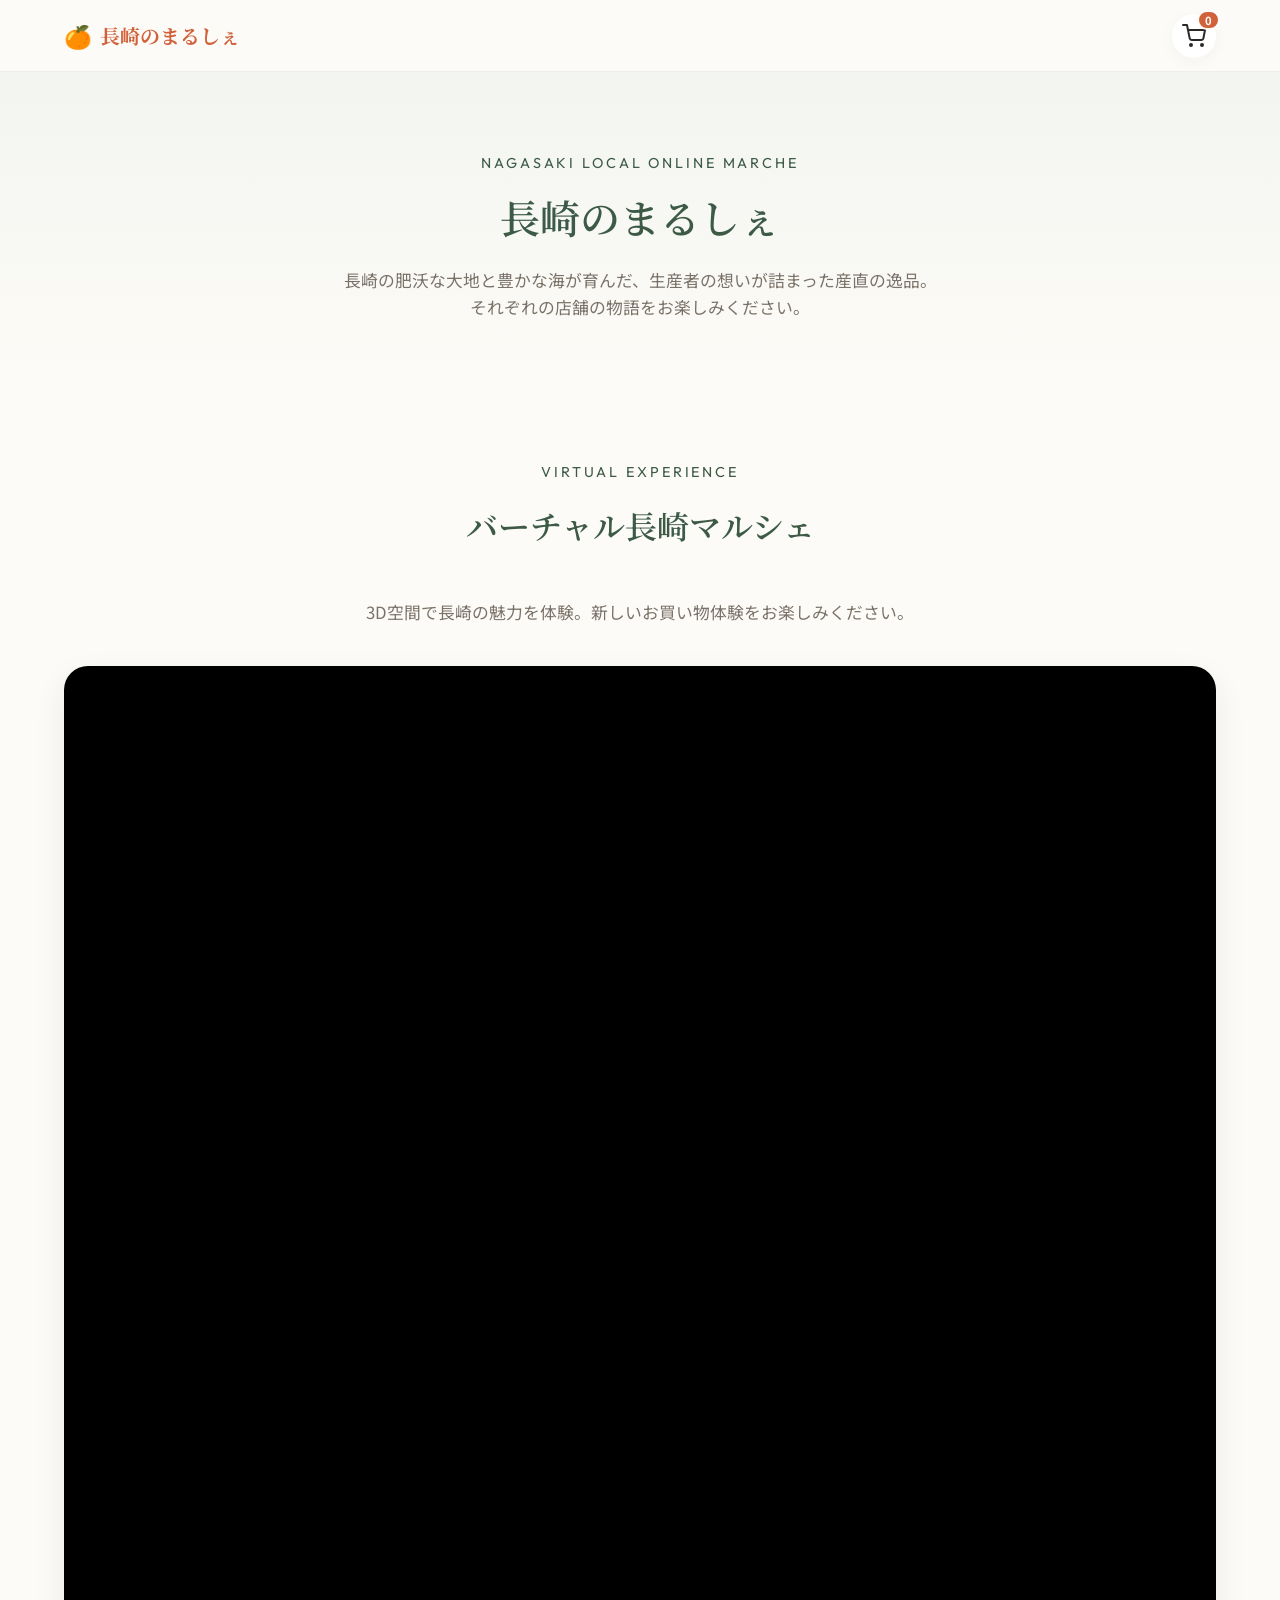
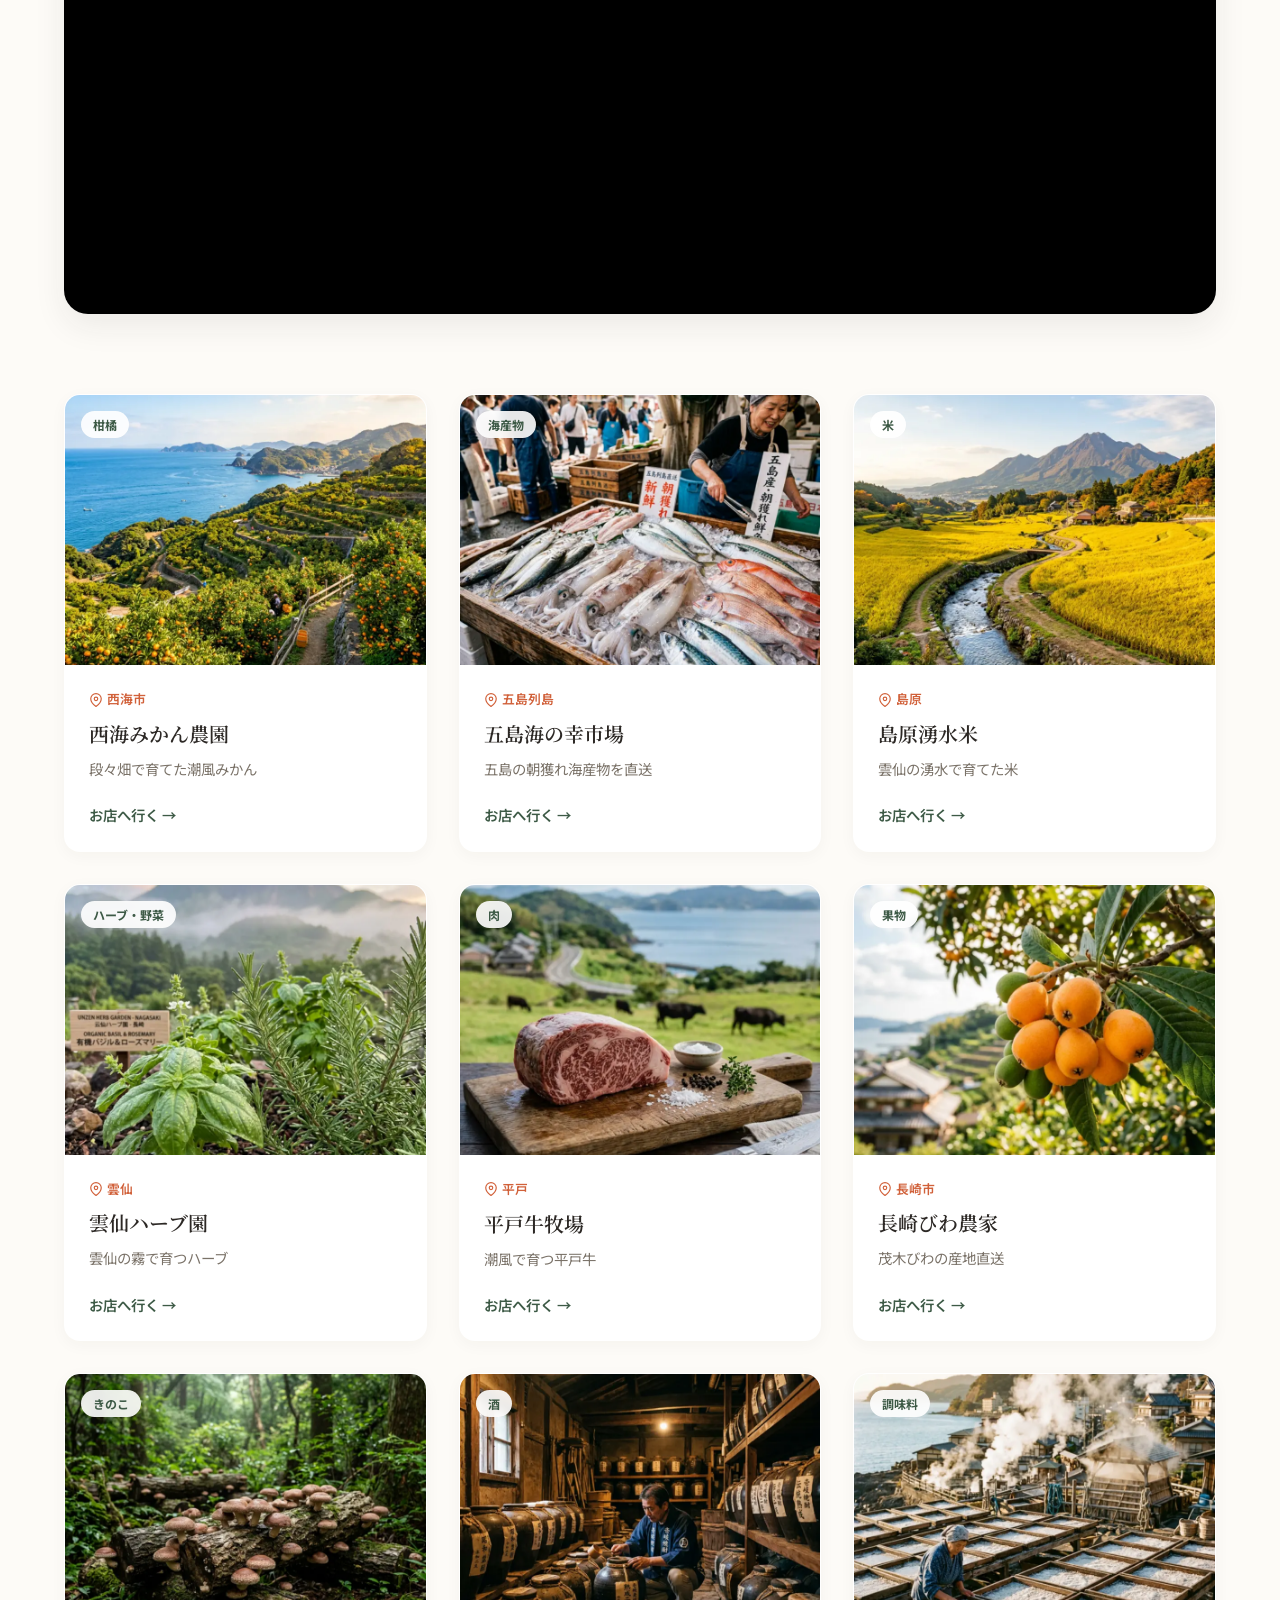
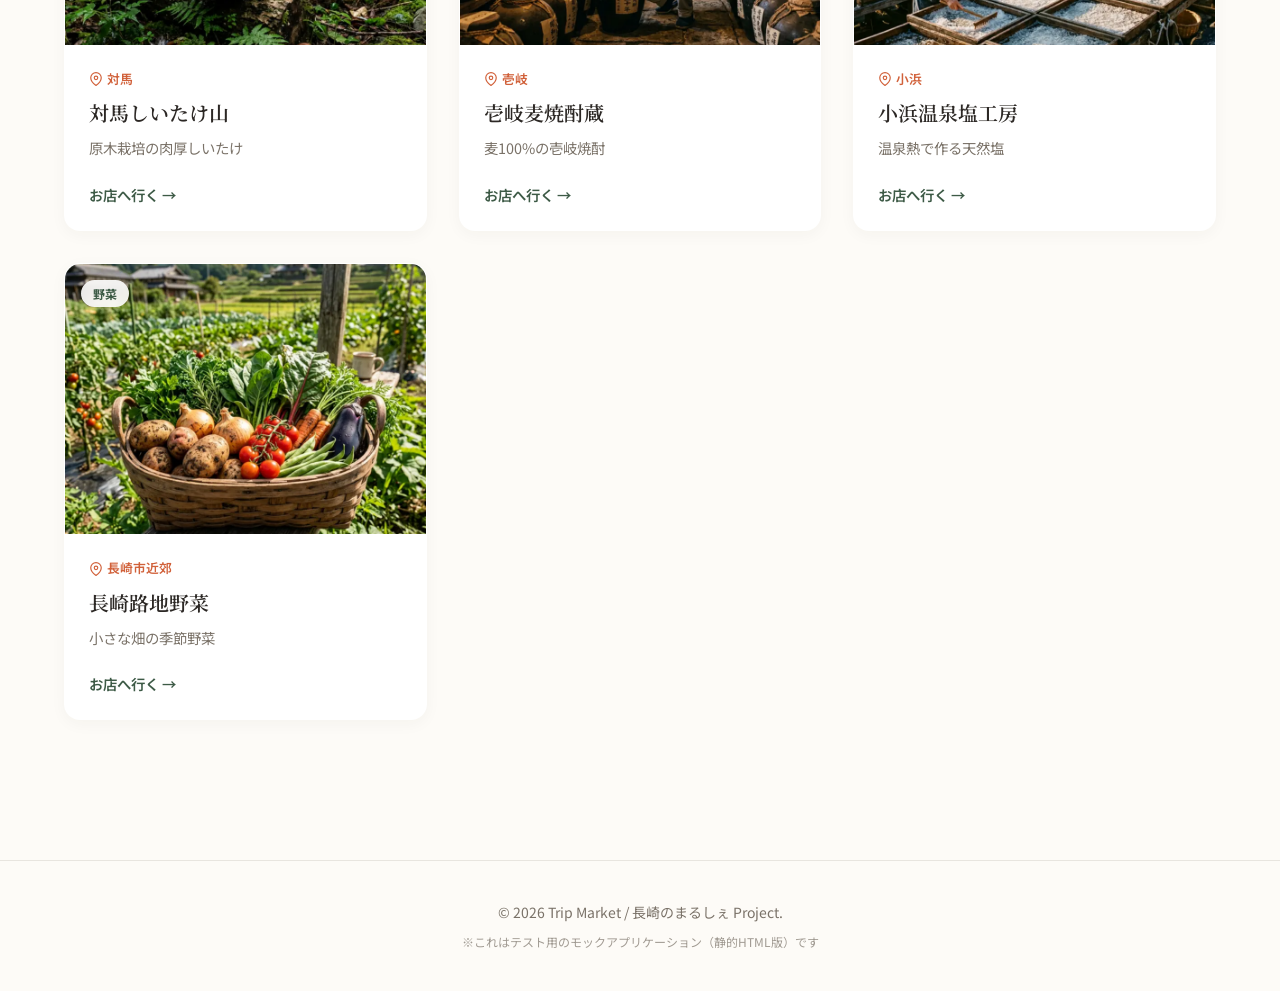
==== commit 669f713e: "iframeの柊生" ====
--- a/index.html
+++ b/index.html
@@ -43,10 +43,15 @@
             <h2 class="section-title">バーチャル長崎マルシェ</h2>
             <p class="hero-desc">3D空間で長崎の魅力を体験。新しいお買い物体験をお楽しみください。</p>
             <div class="virtual-world-container">
-                <iframe src="https://cloud.vket.com/worlds/piLrBUgY"
+                <!-- <iframe src="https://cloud.vket.com/worlds/piLrBUgY"
                     allow="camera; microphone; display-capture; autoplay; clipboard-write; xr-spatial-tracking"
                     allowfullscreen>
-                </iframe>
+                </iframe> -->
+                <div style="width:100%;height:600px">
+                    <iframe src="https://world.vket.com/piLrBUgY"
+                        allow="camera; microphone; display-capture; autoplay; clipboard-write; xr-spatial-tracking"
+                        allowfullscreen></iframe>
+                </div>
             </div>
         </section>
 
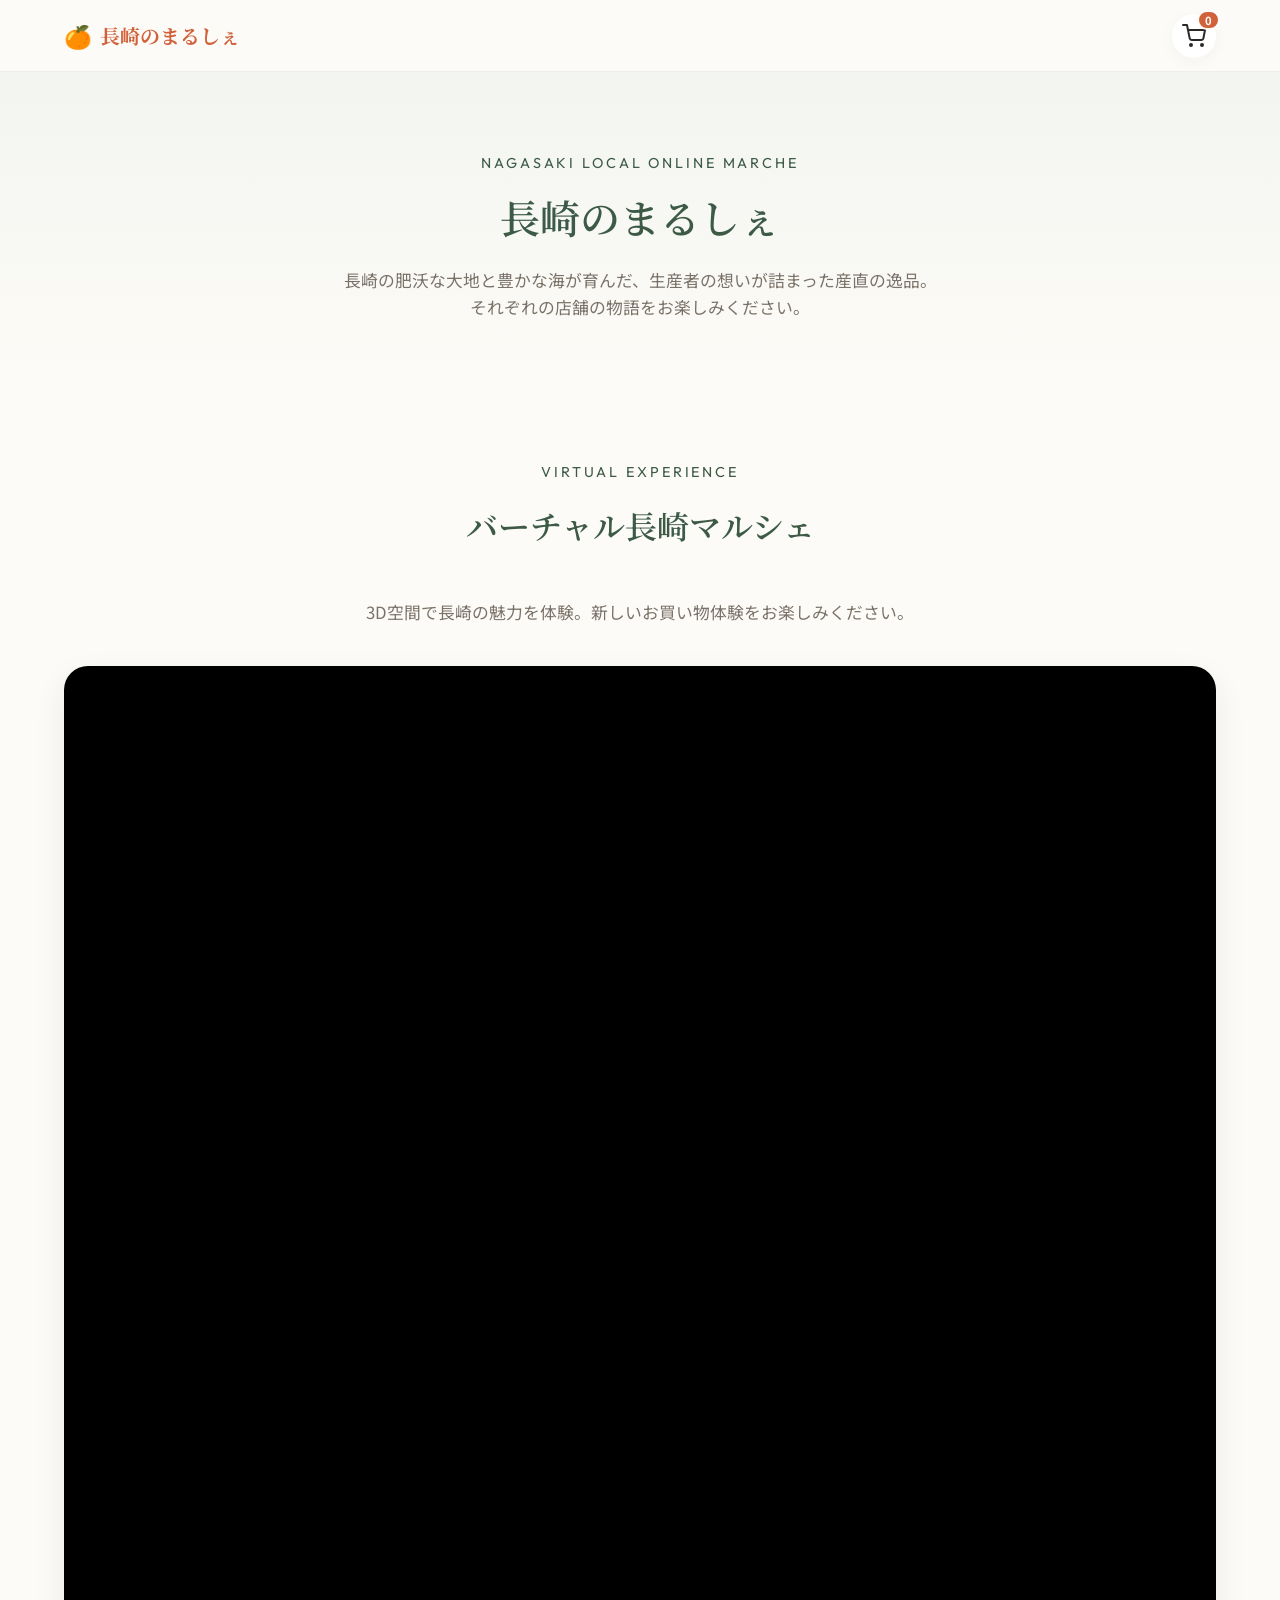
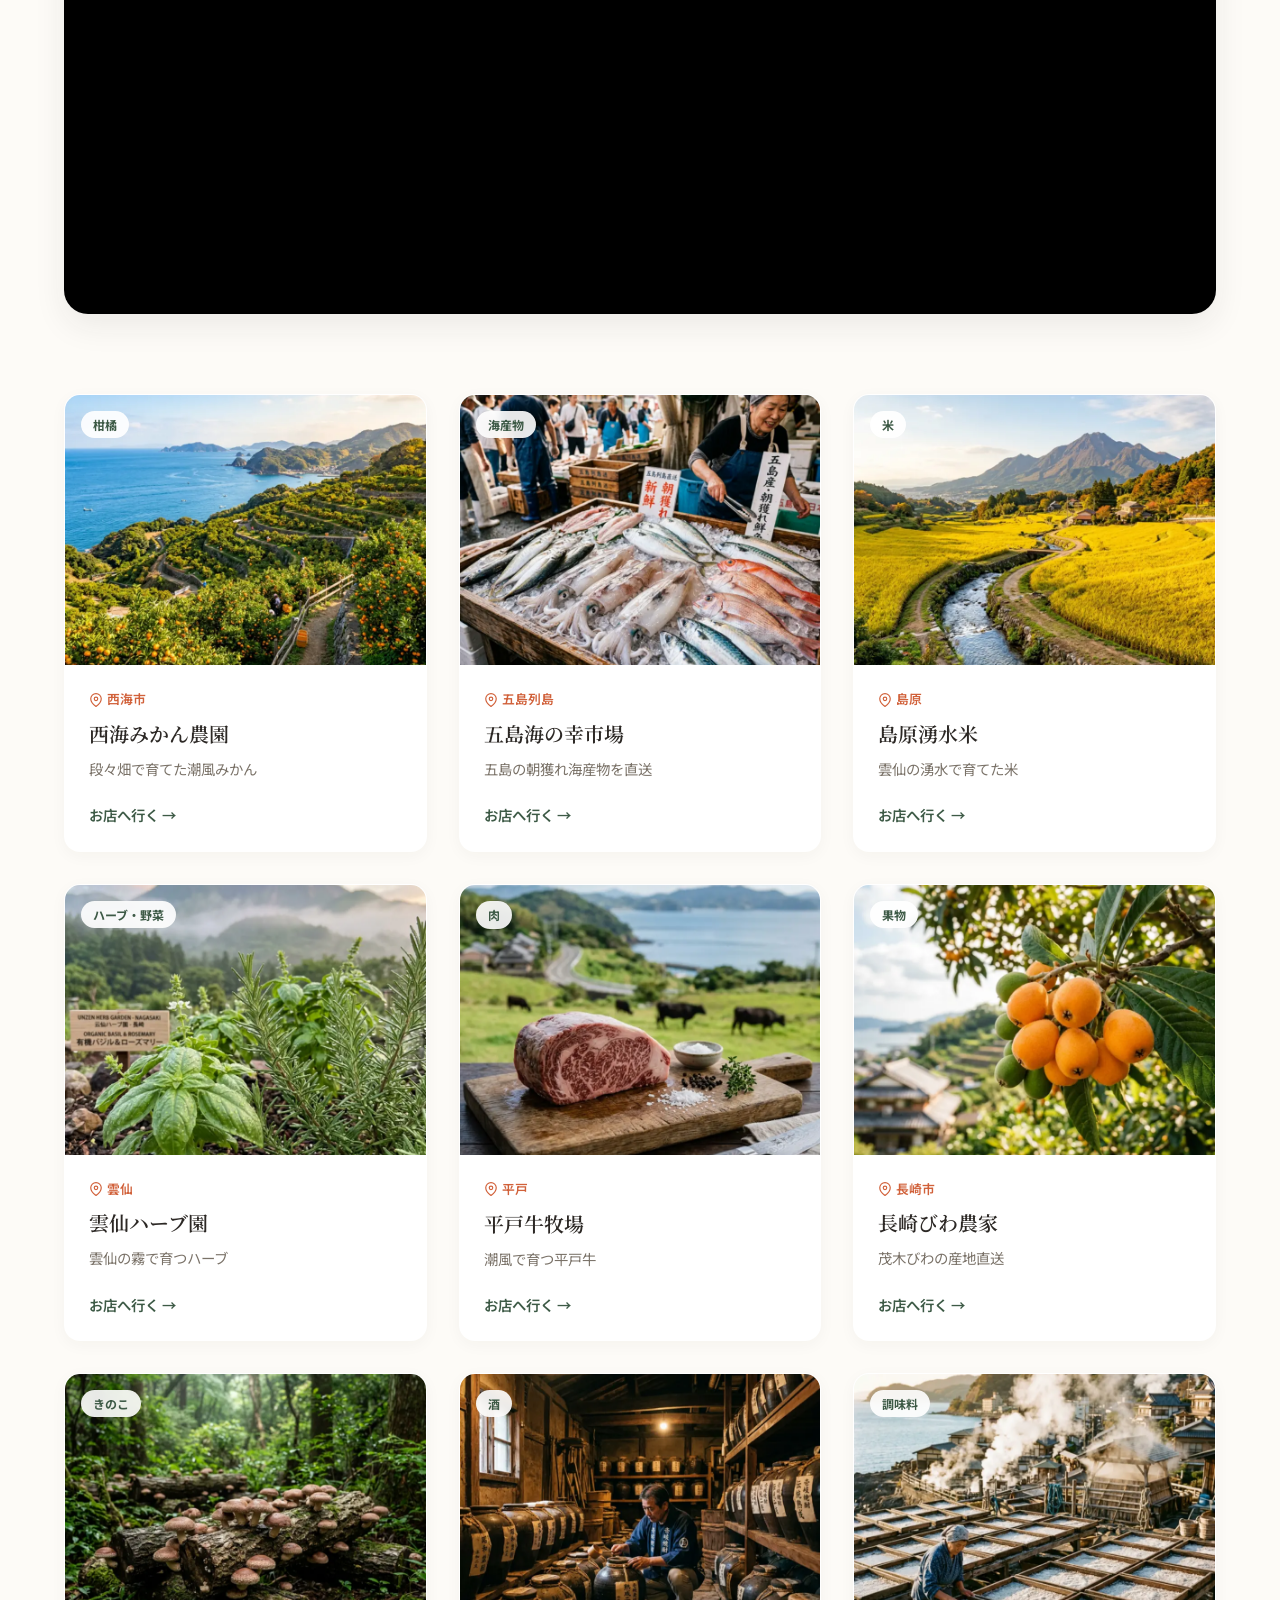
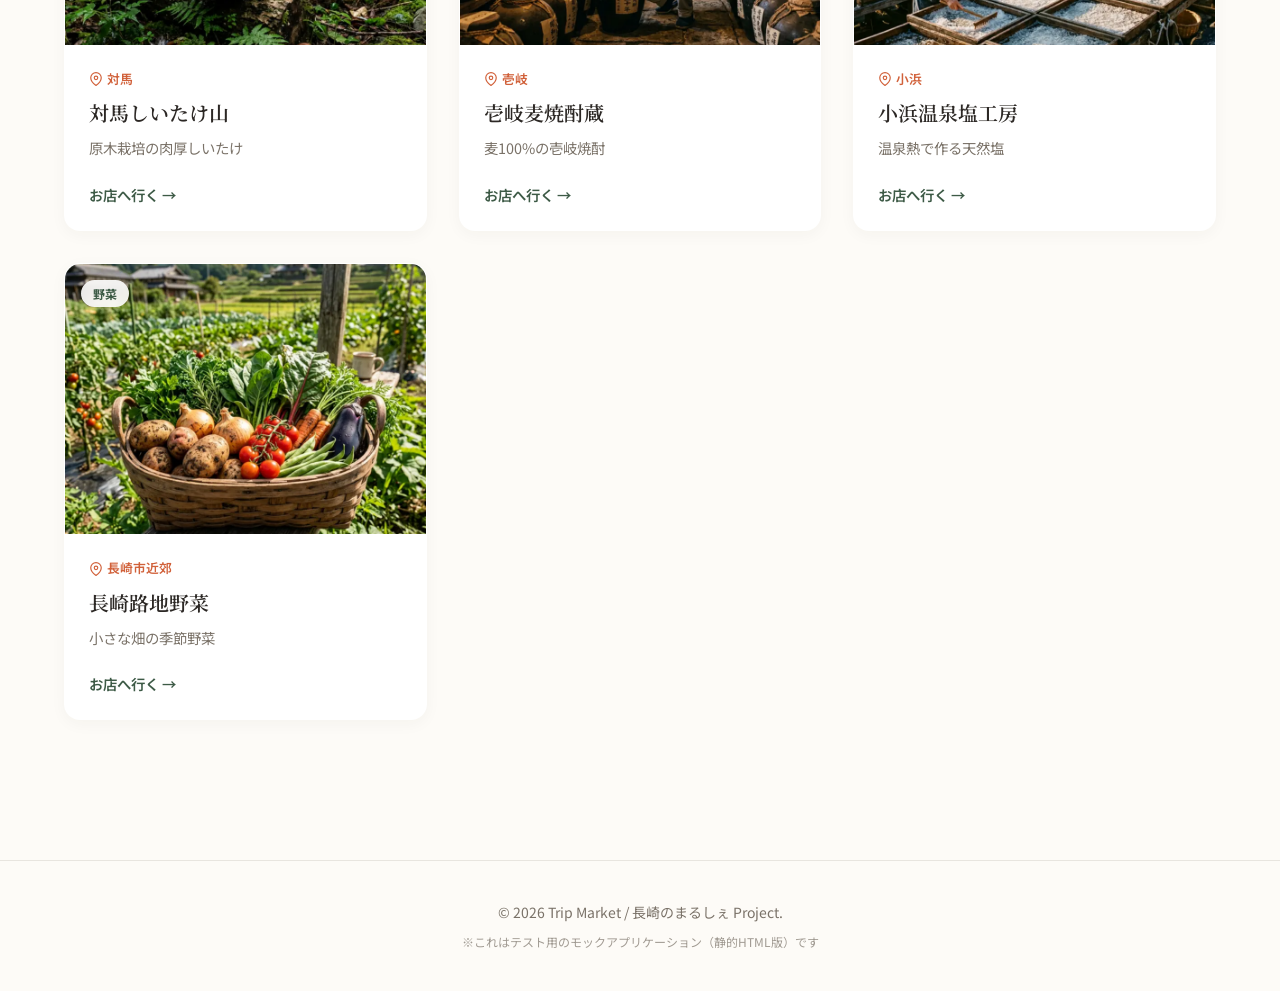
==== commit b5a6b228: "iframeの柊生" ====
--- a/index.html
+++ b/index.html
@@ -48,7 +48,7 @@
                     allowfullscreen>
                 </iframe> -->
                 <div style="width:100%;height:600px">
-                    <iframe src="https://world.vket.com/piLrBUgY"
+                    <iframe src="https://sion908.cloud.vket.com/worlds/piLrBUgY/main.html?worldid=piLrBUgY"
                         allow="camera; microphone; display-capture; autoplay; clipboard-write; xr-spatial-tracking"
                         allowfullscreen></iframe>
                 </div>
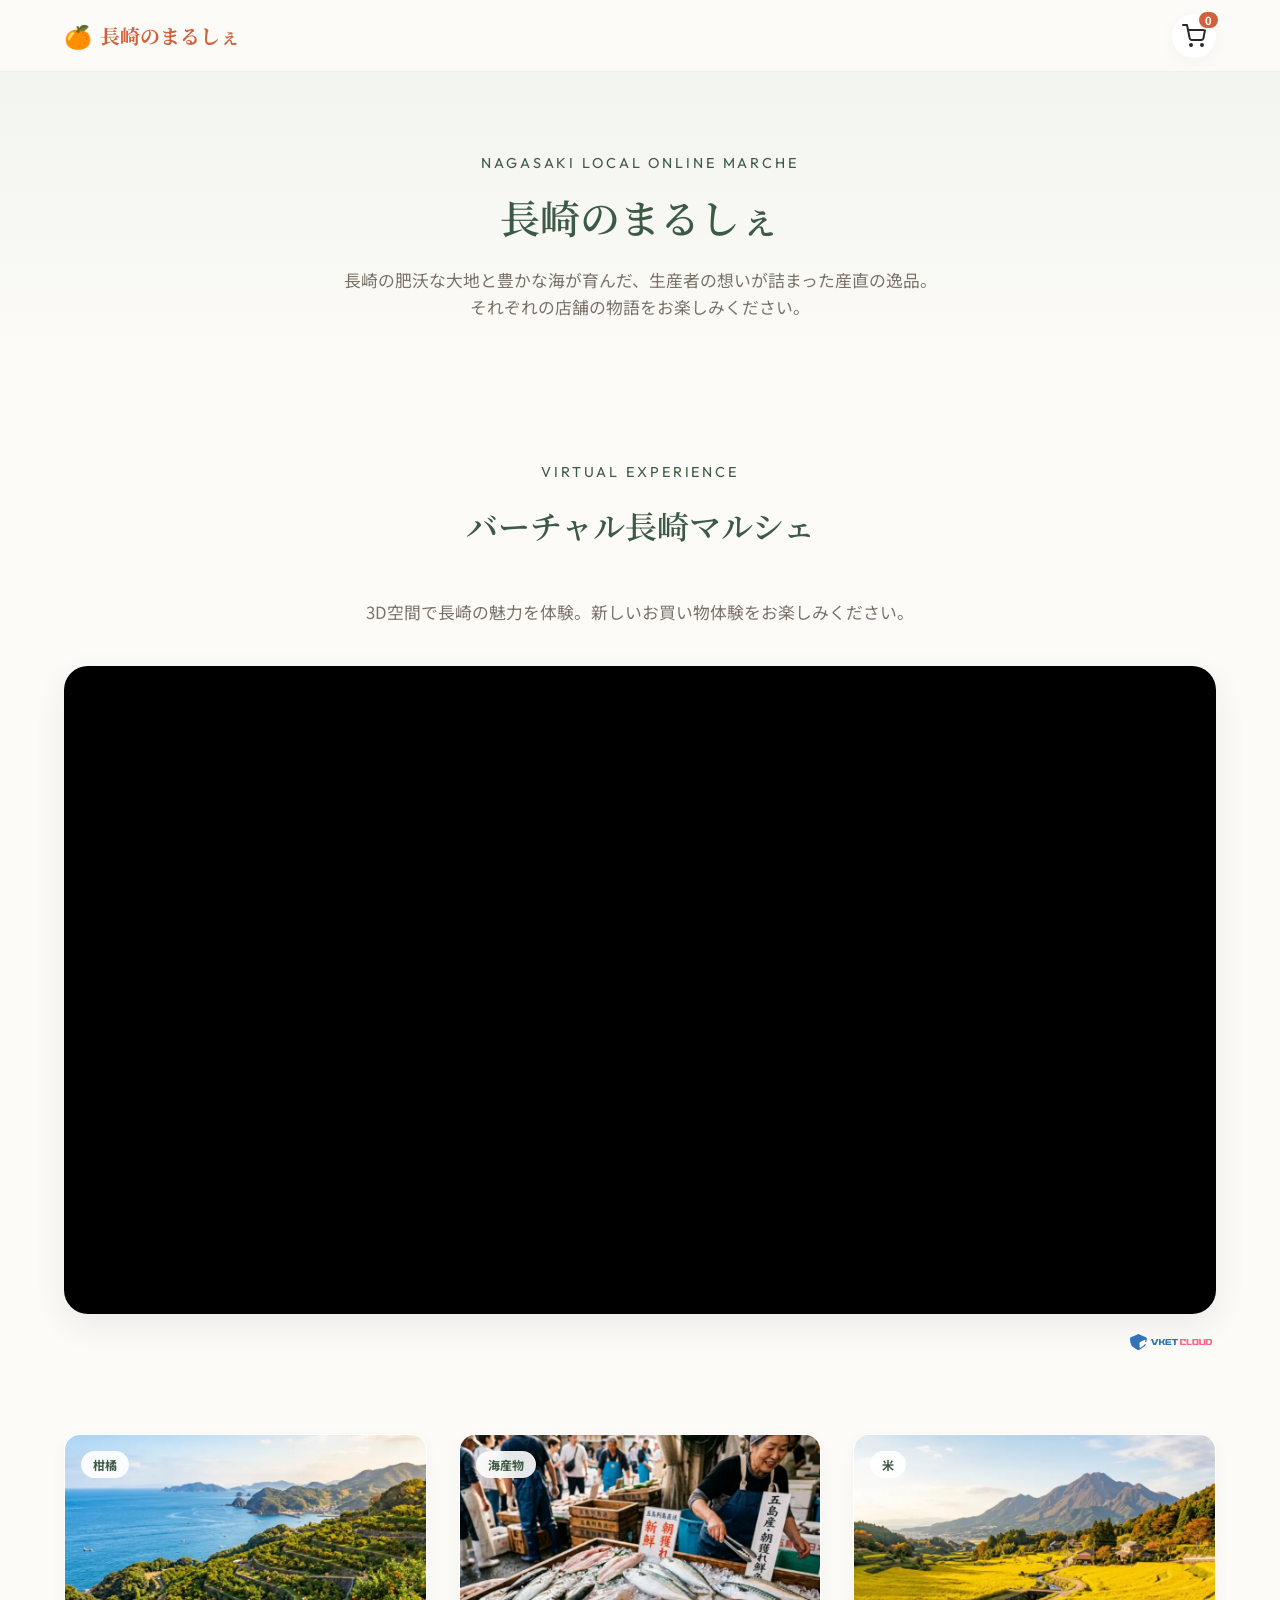
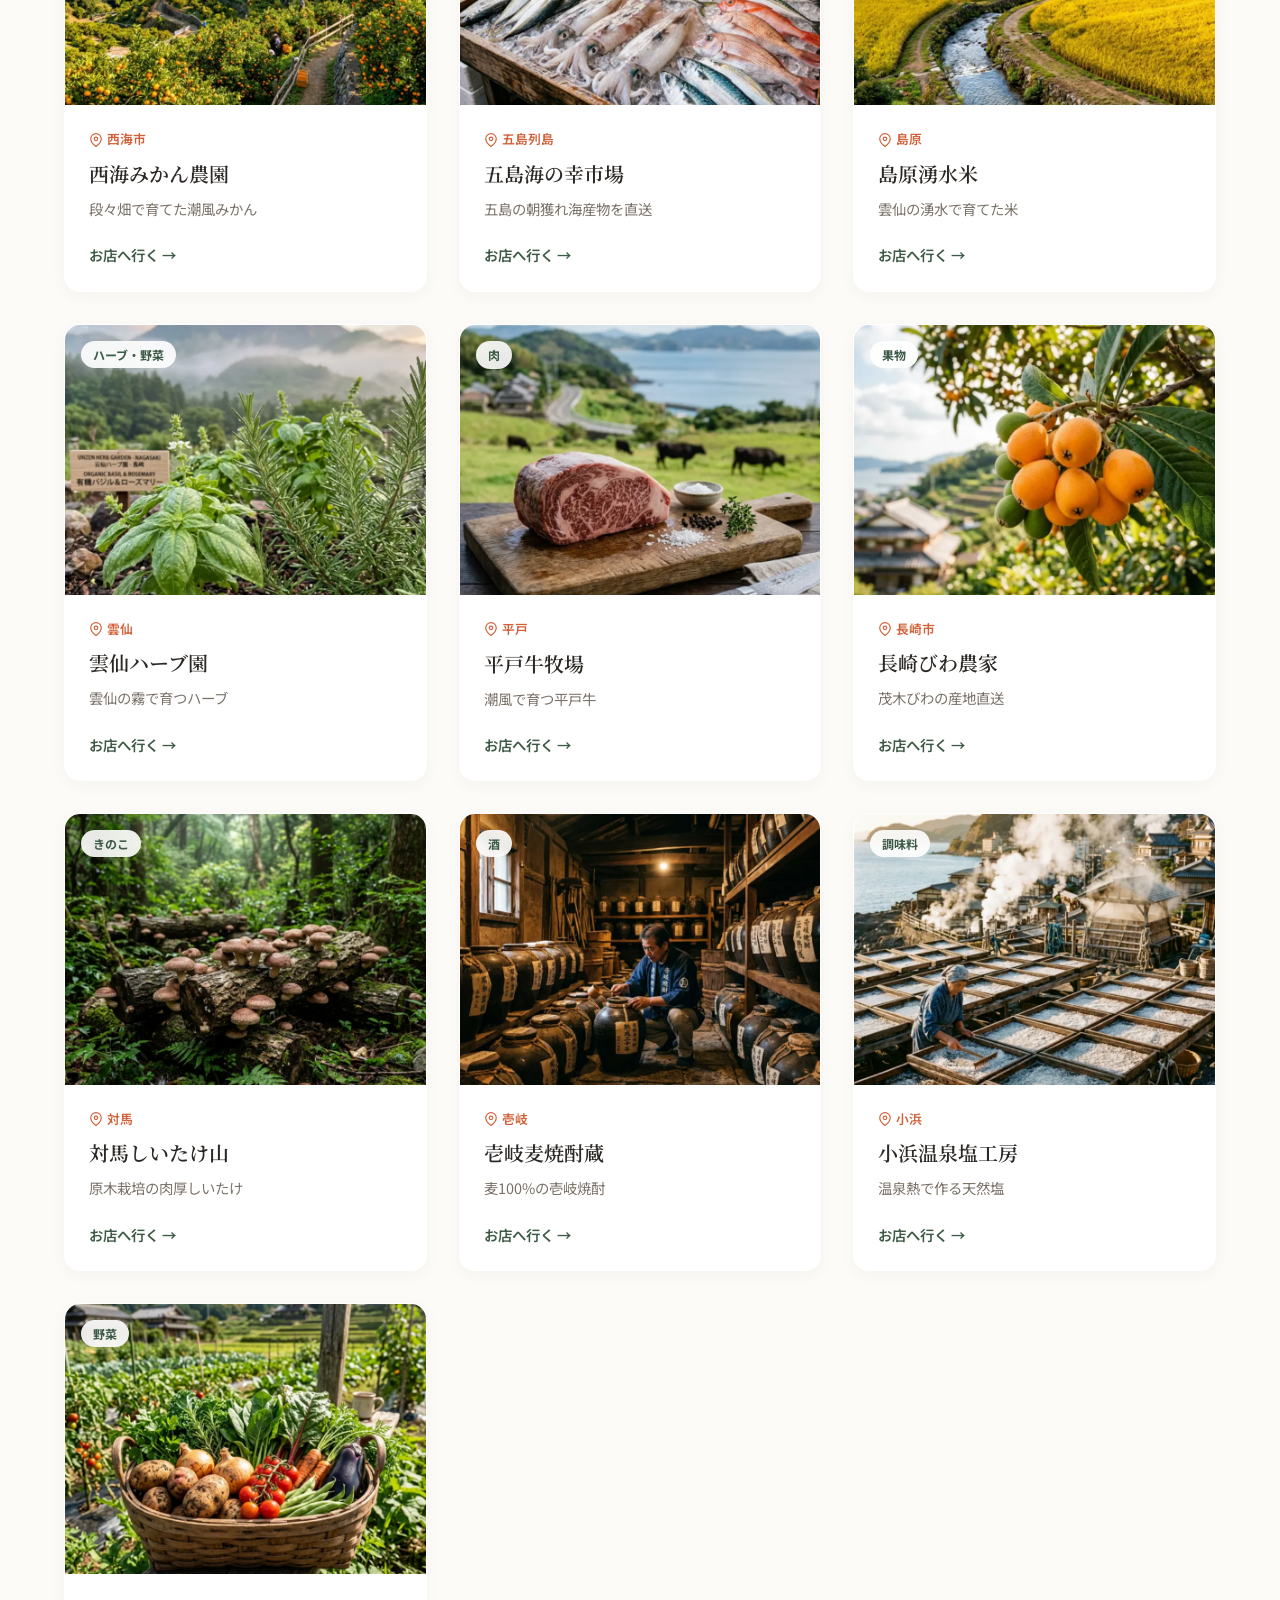
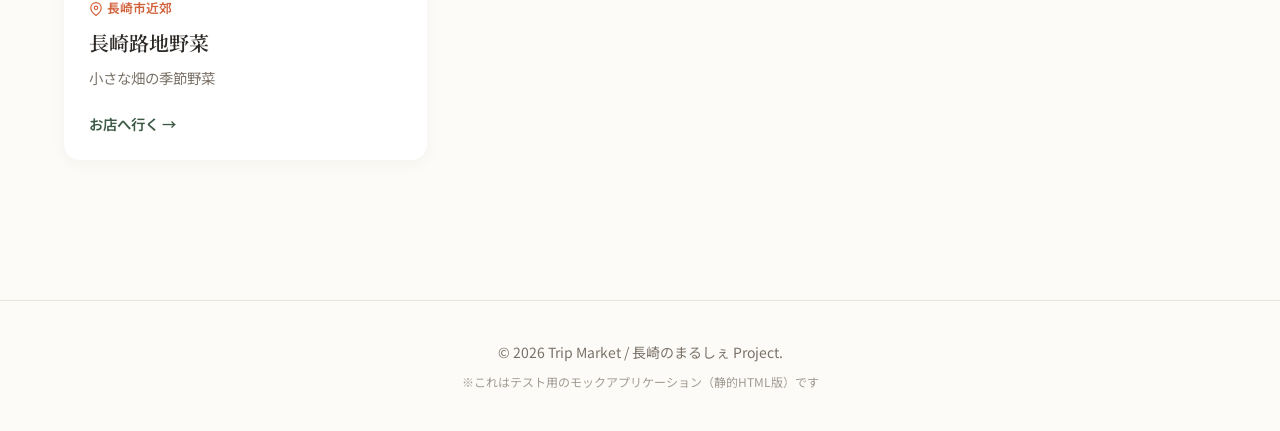
==== commit bc05a5af: "ロゴの追加とサイズの最適化" ====
--- a/index.html
+++ b/index.html
@@ -43,15 +43,15 @@
             <h2 class="section-title">バーチャル長崎マルシェ</h2>
             <p class="hero-desc">3D空間で長崎の魅力を体験。新しいお買い物体験をお楽しみください。</p>
             <div class="virtual-world-container">
-                <!-- <iframe src="https://cloud.vket.com/worlds/piLrBUgY"
+                <iframe src="https://sion908.cloud.vket.com/worlds/piLrBUgY/main.html?worldid=piLrBUgY"
                     allow="camera; microphone; display-capture; autoplay; clipboard-write; xr-spatial-tracking"
                     allowfullscreen>
-                </iframe> -->
-                <div style="width:100%;height:600px">
-                    <iframe src="https://sion908.cloud.vket.com/worlds/piLrBUgY/main.html?worldid=piLrBUgY"
-                        allow="camera; microphone; display-capture; autoplay; clipboard-write; xr-spatial-tracking"
-                        allowfullscreen></iframe>
-                </div>
+                </iframe>
+            </div>
+            <div class="vket-attribution">
+                <a href="https://vketcloud.com/" target="_blank" rel="noopener" class="vket-logo-link">
+                    <img src="images/vketcloud_logo.svg" alt="Engineered by Vket Cloud">
+                </a>
             </div>
         </section>
 
--- a/style.css
+++ b/style.css
@@ -652,6 +652,31 @@
   border: none;
 }
 
+.vket-attribution {
+  margin-top: 16px;
+  display: flex;
+  justify-content: flex-end;
+  align-items: center;
+  gap: 8px;
+  opacity: 0.8;
+  transition: var(--transition-fast);
+}
+
+.vket-attribution:hover {
+  opacity: 1;
+}
+
+.vket-logo-link {
+  display: block;
+  height: 24px;
+}
+
+.vket-logo-link img {
+  height: 100%;
+  width: auto;
+  border-radius: 0;
+}
+
 @media (max-width: 600px) {
   .virtual-world-container {
     padding-top: 75%;
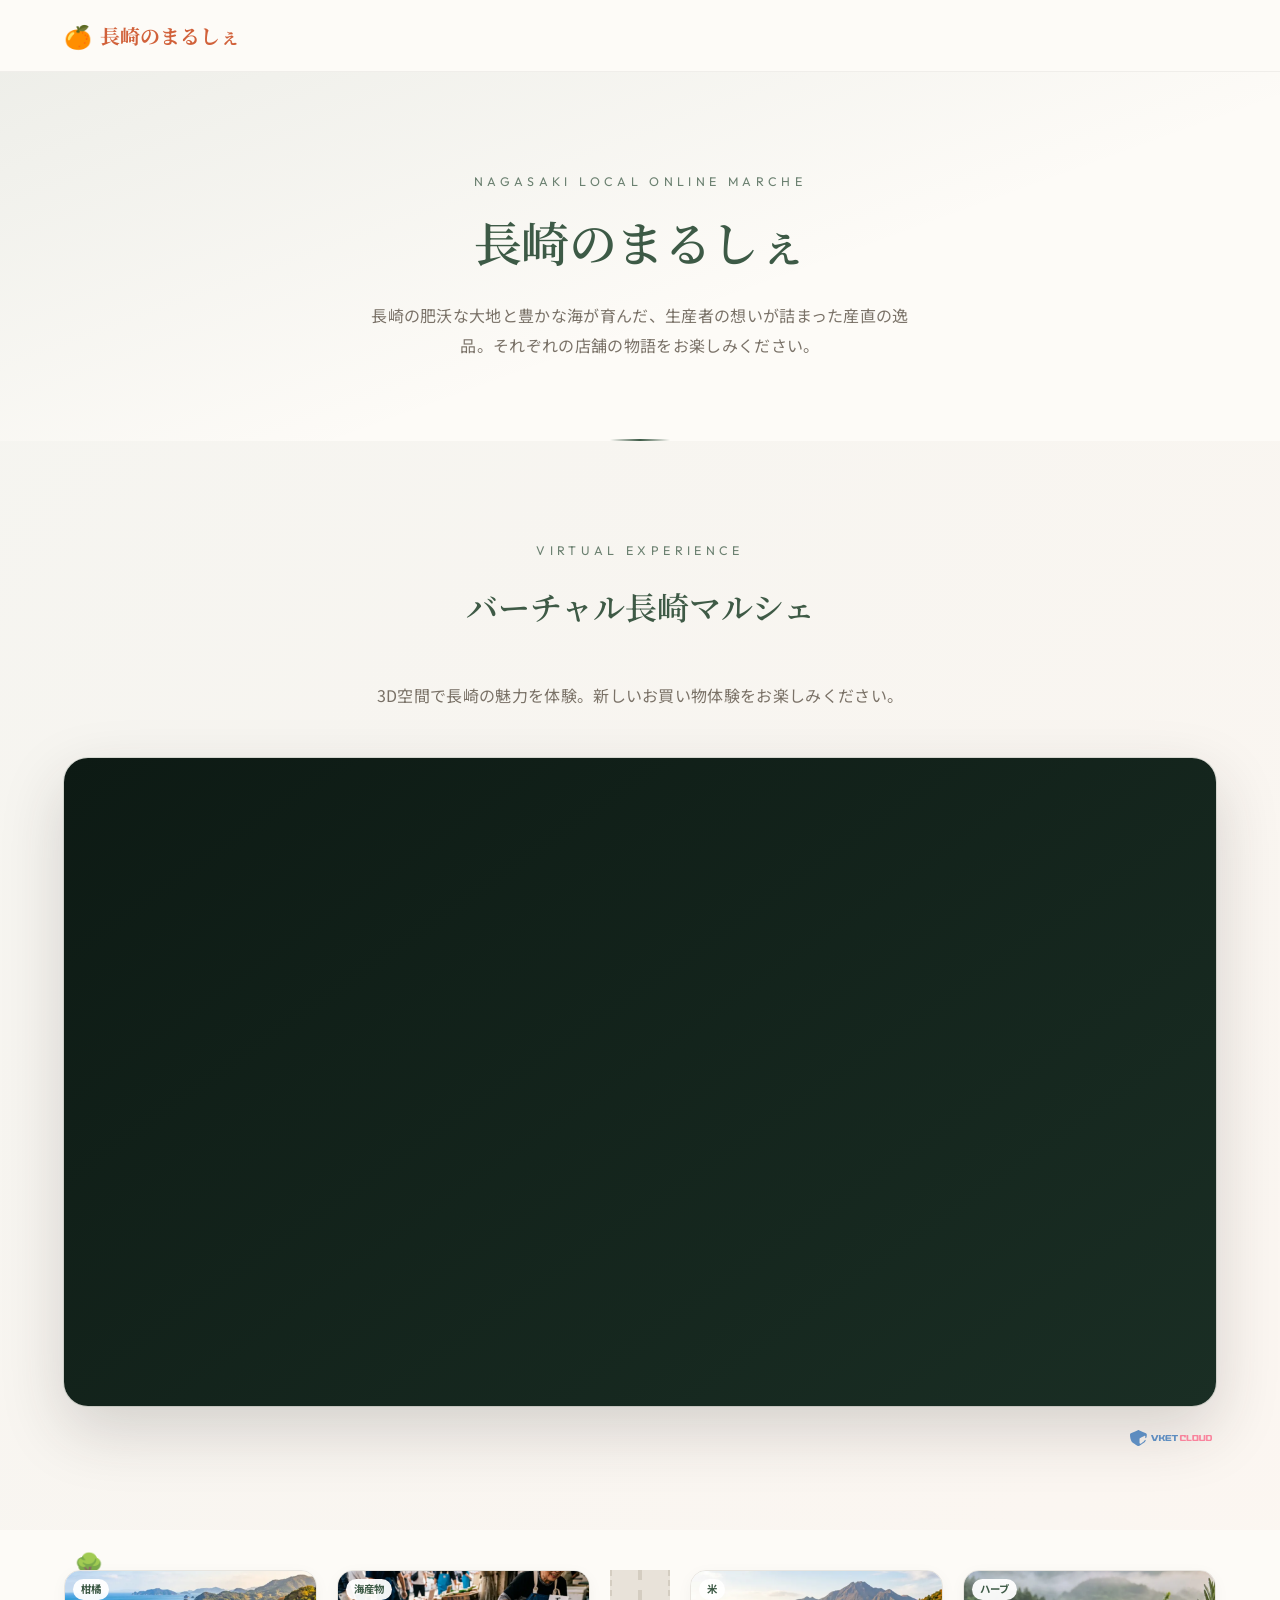
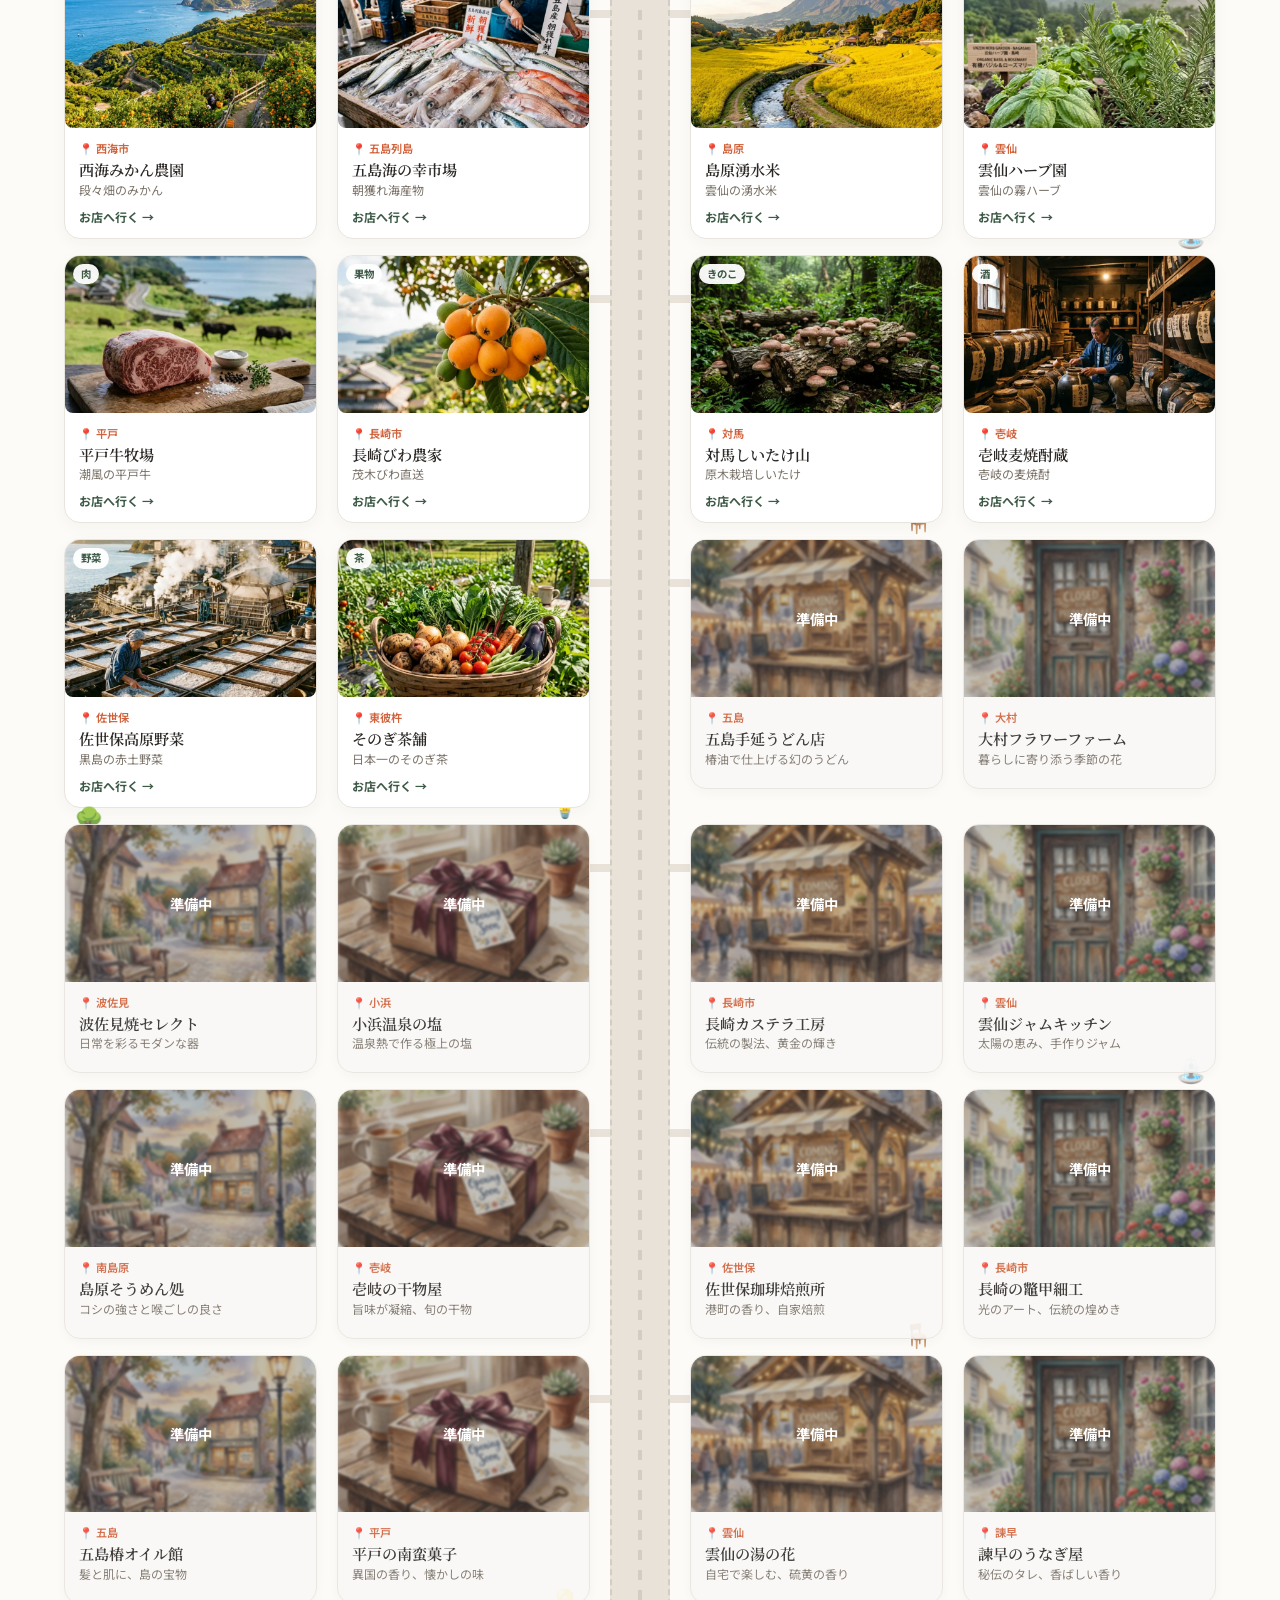
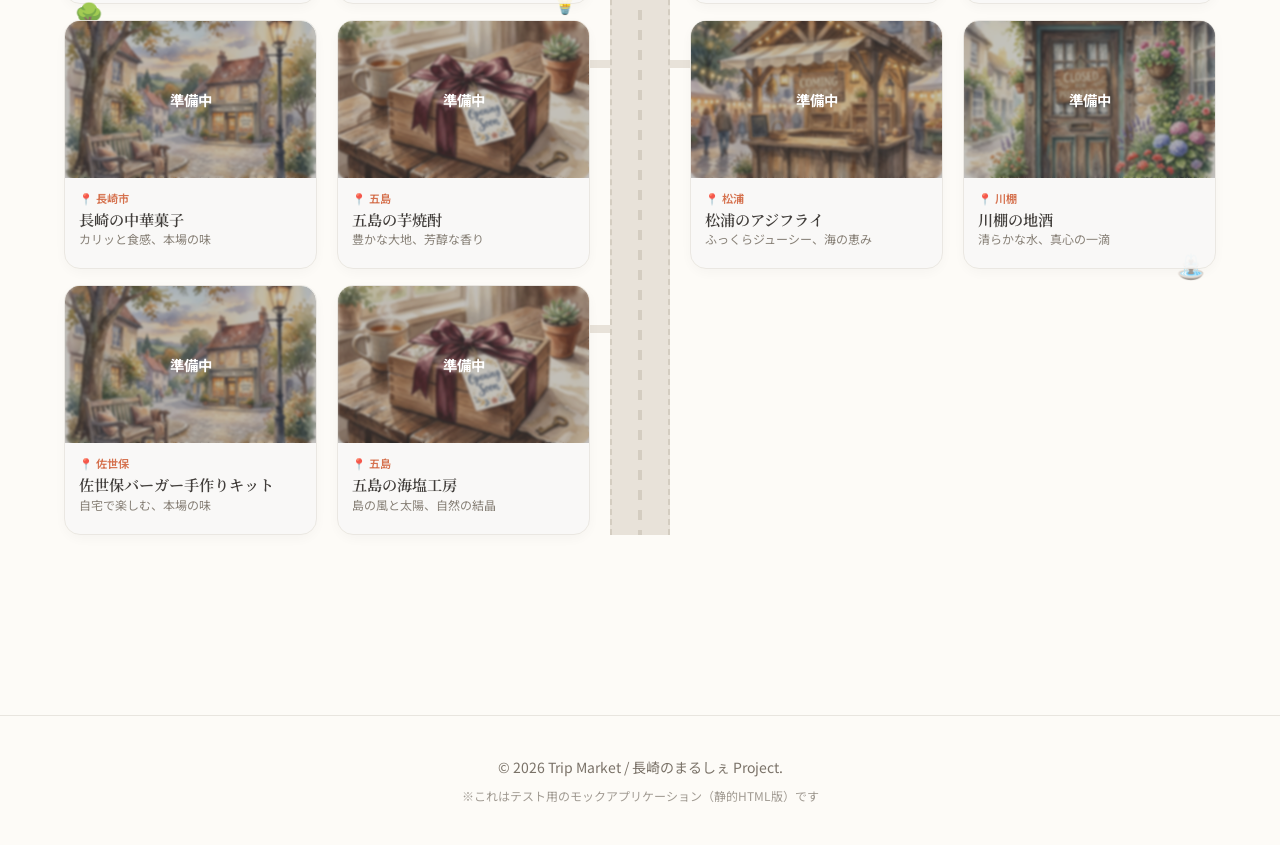
==== commit 027680d0: "店舗追加" ====
--- a/index.html
+++ b/index.html
@@ -20,15 +20,7 @@
             <span class="marche-icon">🍊</span> 長崎のまるしぇ
         </a>
         <div class="header-actions">
-            <button class="cart-btn" aria-label="カートを見る">
-                <svg width="24" height="24" viewBox="0 0 24 24" fill="none" stroke="currentColor" stroke-width="2"
-                    stroke-linecap="round" stroke-linejoin="round">
-                    <circle cx="9" cy="21" r="1"></circle>
-                    <circle cx="20" cy="21" r="1"></circle>
-                    <path d="M1 1h4l2.68 13.39a2 2 0 0 0 2 1.61h9.72a2 2 0 0 0 2-1.61L23 6H6"></path>
-                </svg>
-                <span class="cart-badge">0</span>
-            </button>
+            <!-- Cart Button Removed -->
         </div>
     </header>
 
@@ -42,11 +34,22 @@
             <span class="hero-subtitle">Virtual Experience</span>
             <h2 class="section-title">バーチャル長崎マルシェ</h2>
             <p class="hero-desc">3D空間で長崎の魅力を体験。新しいお買い物体験をお楽しみください。</p>
-            <div class="virtual-world-container">
+            <!-- PC: iframeでそのまま表示 -->
+            <div class="virtual-world-container virtual-world-desktop">
                 <iframe src="https://sion908.cloud.vket.com/worlds/piLrBUgY/main.html?worldid=piLrBUgY"
                     allow="camera; microphone; display-capture; autoplay; clipboard-write; xr-spatial-tracking"
                     allowfullscreen>
                 </iframe>
+            </div>
+            <!-- スマホ: 外部リンクボタンで誘導 -->
+            <div class="virtual-world-mobile">
+                <div class="vw-mobile-art">🏙️</div>
+                <p class="vw-mobile-caption">3D仮想空間を体験する</p>
+                <p class="vw-mobile-note">ブラウザでフルスクリーン体験をお楽しみください</p>
+                <a href="https://sion908.cloud.vket.com/worlds/piLrBUgY/main.html?worldid=piLrBUgY" target="_blank"
+                    rel="noopener" class="vw-mobile-btn">
+                    <span>🌐</span> バーチャル長崎マルシェを開く
+                </a>
             </div>
             <div class="vket-attribution">
                 <a href="https://vketcloud.com/" target="_blank" rel="noopener" class="vket-logo-link">
@@ -55,208 +58,11 @@
             </div>
         </section>
 
-        <section class="shops-grid">
-
-            <a href="shop01.html" class="shop-card">
-                <div class="shop-card-img-wrap">
-                    <span class="shop-category-badge">柑橘</span>
-                    <img src="images/shop01_hero.webp" alt="西海みかん農園" class="shop-card-img" loading="lazy">
-                </div>
-                <div class="shop-card-body">
-                    <div class="shop-card-area">
-                        <svg width="14" height="14" viewBox="0 0 24 24" fill="none" stroke="currentColor"
-                            stroke-width="2">
-                            <path d="M21 10c0 7-9 13-9 13s-9-6-9-13a9 9 0 0 1 18 0z"></path>
-                            <circle cx="12" cy="10" r="3"></circle>
-                        </svg>
-                        西海市
-                    </div>
-                    <h3 class="shop-card-title serif">西海みかん農園</h3>
-                    <p class="shop-card-concept">段々畑で育てた潮風みかん</p>
-                    <div class="shop-card-action">お店へ行く →</div>
-                </div>
-            </a>
-
-            <a href="shop02.html" class="shop-card">
-                <div class="shop-card-img-wrap">
-                    <span class="shop-category-badge">海産物</span>
-                    <img src="images/shop02_hero.webp" alt="五島海の幸市場" class="shop-card-img" loading="lazy">
-                </div>
-                <div class="shop-card-body">
-                    <div class="shop-card-area">
-                        <svg width="14" height="14" viewBox="0 0 24 24" fill="none" stroke="currentColor"
-                            stroke-width="2">
-                            <path d="M21 10c0 7-9 13-9 13s-9-6-9-13a9 9 0 0 1 18 0z"></path>
-                            <circle cx="12" cy="10" r="3"></circle>
-                        </svg>
-                        五島列島
-                    </div>
-                    <h3 class="shop-card-title serif">五島海の幸市場</h3>
-                    <p class="shop-card-concept">五島の朝獲れ海産物を直送</p>
-                    <div class="shop-card-action">お店へ行く →</div>
-                </div>
-            </a>
-
-            <a href="shop03.html" class="shop-card">
-                <div class="shop-card-img-wrap">
-                    <span class="shop-category-badge">米</span>
-                    <img src="images/shop03_hero.webp" alt="島原湧水米" class="shop-card-img" loading="lazy">
-                </div>
-                <div class="shop-card-body">
-                    <div class="shop-card-area">
-                        <svg width="14" height="14" viewBox="0 0 24 24" fill="none" stroke="currentColor"
-                            stroke-width="2">
-                            <path d="M21 10c0 7-9 13-9 13s-9-6-9-13a9 9 0 0 1 18 0z"></path>
-                            <circle cx="12" cy="10" r="3"></circle>
-                        </svg>
-                        島原
-                    </div>
-                    <h3 class="shop-card-title serif">島原湧水米</h3>
-                    <p class="shop-card-concept">雲仙の湧水で育てた米</p>
-                    <div class="shop-card-action">お店へ行く →</div>
-                </div>
-            </a>
-
-            <a href="shop04.html" class="shop-card">
-                <div class="shop-card-img-wrap">
-                    <span class="shop-category-badge">ハーブ・野菜</span>
-                    <img src="images/shop04_hero.webp" alt="雲仙ハーブ園" class="shop-card-img" loading="lazy">
-                </div>
-                <div class="shop-card-body">
-                    <div class="shop-card-area">
-                        <svg width="14" height="14" viewBox="0 0 24 24" fill="none" stroke="currentColor"
-                            stroke-width="2">
-                            <path d="M21 10c0 7-9 13-9 13s-9-6-9-13a9 9 0 0 1 18 0z"></path>
-                            <circle cx="12" cy="10" r="3"></circle>
-                        </svg>
-                        雲仙
-                    </div>
-                    <h3 class="shop-card-title serif">雲仙ハーブ園</h3>
-                    <p class="shop-card-concept">雲仙の霧で育つハーブ</p>
-                    <div class="shop-card-action">お店へ行く →</div>
-                </div>
-            </a>
-
-            <a href="shop05.html" class="shop-card">
-                <div class="shop-card-img-wrap">
-                    <span class="shop-category-badge">肉</span>
-                    <img src="images/shop05_hero.webp" alt="平戸牛牧場" class="shop-card-img" loading="lazy">
-                </div>
-                <div class="shop-card-body">
-                    <div class="shop-card-area">
-                        <svg width="14" height="14" viewBox="0 0 24 24" fill="none" stroke="currentColor"
-                            stroke-width="2">
-                            <path d="M21 10c0 7-9 13-9 13s-9-6-9-13a9 9 0 0 1 18 0z"></path>
-                            <circle cx="12" cy="10" r="3"></circle>
-                        </svg>
-                        平戸
-                    </div>
-                    <h3 class="shop-card-title serif">平戸牛牧場</h3>
-                    <p class="shop-card-concept">潮風で育つ平戸牛</p>
-                    <div class="shop-card-action">お店へ行く →</div>
-                </div>
-            </a>
-
-            <a href="shop06.html" class="shop-card">
-                <div class="shop-card-img-wrap">
-                    <span class="shop-category-badge">果物</span>
-                    <img src="images/shop06_hero.webp" alt="長崎びわ農家" class="shop-card-img" loading="lazy">
-                </div>
-                <div class="shop-card-body">
-                    <div class="shop-card-area">
-                        <svg width="14" height="14" viewBox="0 0 24 24" fill="none" stroke="currentColor"
-                            stroke-width="2">
-                            <path d="M21 10c0 7-9 13-9 13s-9-6-9-13a9 9 0 0 1 18 0z"></path>
-                            <circle cx="12" cy="10" r="3"></circle>
-                        </svg>
-                        長崎市
-                    </div>
-                    <h3 class="shop-card-title serif">長崎びわ農家</h3>
-                    <p class="shop-card-concept">茂木びわの産地直送</p>
-                    <div class="shop-card-action">お店へ行く →</div>
-                </div>
-            </a>
-
-            <a href="shop07.html" class="shop-card">
-                <div class="shop-card-img-wrap">
-                    <span class="shop-category-badge">きのこ</span>
-                    <img src="images/shop07_hero.webp" alt="対馬しいたけ山" class="shop-card-img" loading="lazy">
-                </div>
-                <div class="shop-card-body">
-                    <div class="shop-card-area">
-                        <svg width="14" height="14" viewBox="0 0 24 24" fill="none" stroke="currentColor"
-                            stroke-width="2">
-                            <path d="M21 10c0 7-9 13-9 13s-9-6-9-13a9 9 0 0 1 18 0z"></path>
-                            <circle cx="12" cy="10" r="3"></circle>
-                        </svg>
-                        対馬
-                    </div>
-                    <h3 class="shop-card-title serif">対馬しいたけ山</h3>
-                    <p class="shop-card-concept">原木栽培の肉厚しいたけ</p>
-                    <div class="shop-card-action">お店へ行く →</div>
-                </div>
-            </a>
-
-            <a href="shop08.html" class="shop-card">
-                <div class="shop-card-img-wrap">
-                    <span class="shop-category-badge">酒</span>
-                    <img src="images/shop08_hero.webp" alt="壱岐麦焼酎蔵" class="shop-card-img" loading="lazy">
-                </div>
-                <div class="shop-card-body">
-                    <div class="shop-card-area">
-                        <svg width="14" height="14" viewBox="0 0 24 24" fill="none" stroke="currentColor"
-                            stroke-width="2">
-                            <path d="M21 10c0 7-9 13-9 13s-9-6-9-13a9 9 0 0 1 18 0z"></path>
-                            <circle cx="12" cy="10" r="3"></circle>
-                        </svg>
-                        壱岐
-                    </div>
-                    <h3 class="shop-card-title serif">壱岐麦焼酎蔵</h3>
-                    <p class="shop-card-concept">麦100%の壱岐焼酎</p>
-                    <div class="shop-card-action">お店へ行く →</div>
-                </div>
-            </a>
-
-            <a href="shop09.html" class="shop-card">
-                <div class="shop-card-img-wrap">
-                    <span class="shop-category-badge">調味料</span>
-                    <img src="images/shop09_hero.webp" alt="小浜温泉塩工房" class="shop-card-img" loading="lazy">
-                </div>
-                <div class="shop-card-body">
-                    <div class="shop-card-area">
-                        <svg width="14" height="14" viewBox="0 0 24 24" fill="none" stroke="currentColor"
-                            stroke-width="2">
-                            <path d="M21 10c0 7-9 13-9 13s-9-6-9-13a9 9 0 0 1 18 0z"></path>
-                            <circle cx="12" cy="10" r="3"></circle>
-                        </svg>
-                        小浜
-                    </div>
-                    <h3 class="shop-card-title serif">小浜温泉塩工房</h3>
-                    <p class="shop-card-concept">温泉熱で作る天然塩</p>
-                    <div class="shop-card-action">お店へ行く →</div>
-                </div>
-            </a>
-
-            <a href="shop10.html" class="shop-card">
-                <div class="shop-card-img-wrap">
-                    <span class="shop-category-badge">野菜</span>
-                    <img src="images/shop10_hero.webp" alt="長崎路地野菜" class="shop-card-img" loading="lazy">
-                </div>
-                <div class="shop-card-body">
-                    <div class="shop-card-area">
-                        <svg width="14" height="14" viewBox="0 0 24 24" fill="none" stroke="currentColor"
-                            stroke-width="2">
-                            <path d="M21 10c0 7-9 13-9 13s-9-6-9-13a9 9 0 0 1 18 0z"></path>
-                            <circle cx="12" cy="10" r="3"></circle>
-                        </svg>
-                        長崎市近郊
-                    </div>
-                    <h3 class="shop-card-title serif">長崎路地野菜</h3>
-                    <p class="shop-card-concept">小さな畑の季節野菜</p>
-                    <div class="shop-card-action">お店へ行く →</div>
-                </div>
-            </a>
-
+        <section class="shopping-district-container">
+            <div id="shop-list" class="shopping-district">
+                <div class="district-road"></div>
+                <!-- Shops and decorations will be injected here -->
+            </div>
         </section>
     </main>
 
@@ -264,18 +70,120 @@
         <p>&copy; 2026 Trip Market / 長崎のまるしぇ Project.</p>
         <p class="footnote">※これはテスト用のモックアプリケーション（静的HTML版）です</p>
     </footer>
+
     <script>
-        // Simple global cart logic
-        let cartCount = 0;
-        function addToCart(productId) {
-            cartCount++;
-            const badge = document.querySelector('.cart-badge');
-            if (badge) {
-                badge.textContent = cartCount;
-                badge.style.transform = 'scale(1.5)';
-                setTimeout(() => { badge.style.transform = 'scale(1)'; }, 200);
+        async function initShoppingDistrict() {
+            try {
+                const shops = [
+                    { "id": "shop01", "name": "西海みかん農園", "area": "西海市", "concept": "段々畑のみかん", "category": "柑橘", "image": "images/shop01_hero.webp", "link": "shop01.html", "status": "active" },
+                    { "id": "shop02", "name": "五島海の幸市場", "area": "五島列島", "concept": "朝獲れ海産物", "category": "海産物", "image": "images/shop02_hero.webp", "link": "shop02.html", "status": "active" },
+                    { "id": "shop03", "name": "島原湧水米", "area": "島原", "concept": "雲仙の湧水米", "category": "米", "image": "images/shop03_hero.webp", "link": "shop03.html", "status": "active" },
+                    { "id": "shop04", "name": "雲仙ハーブ園", "area": "雲仙", "concept": "雲仙の霧ハーブ", "category": "ハーブ", "image": "images/shop04_hero.webp", "link": "shop04.html", "status": "active" },
+                    { "id": "shop05", "name": "平戸牛牧場", "area": "平戸", "concept": "潮風の平戸牛", "category": "肉", "image": "images/shop05_hero.webp", "link": "shop05.html", "status": "active" },
+                    { "id": "shop06", "name": "長崎びわ農家", "area": "長崎市", "concept": "茂木びわ直送", "category": "果物", "image": "images/shop06_hero.webp", "link": "shop06.html", "status": "active" },
+                    { "id": "shop07", "name": "対馬しいたけ山", "area": "対馬", "concept": "原木栽培しいたけ", "category": "きのこ", "image": "images/shop07_hero.webp", "link": "shop07.html", "status": "active" },
+                    { "id": "shop08", "name": "壱岐麦焼酎蔵", "area": "壱岐", "concept": "壱岐の麦焼酎", "category": "酒", "image": "images/shop08_hero.webp", "link": "shop08.html", "status": "active" },
+                    { "id": "shop09", "name": "佐世保高原野菜", "area": "佐世保", "concept": "黒島の赤土野菜", "category": "野菜", "image": "images/shop09_hero.webp", "link": "shop09.html", "status": "active" },
+                    { "id": "shop10", "name": "そのぎ茶舗", "area": "東彼杵", "concept": "日本一のそのぎ茶", "category": "茶", "image": "images/shop10_hero.webp", "link": "shop10.html", "status": "active" },
+                    { "id": "shop11", "name": "五島手延うどん店", "area": "五島", "concept": "椿油で仕上げる幻のうどん", "category": "麺類", "image": "coming_soon_01.webp", "status": "coming-soon" },
+                    { "id": "shop12", "name": "大村フラワーファーム", "area": "大村", "concept": "暮らしに寄り添う季節の花", "category": "花", "image": "coming_soon_02.webp", "status": "coming-soon" },
+                    { "id": "shop13", "name": "波佐見焼セレクト", "area": "波佐見", "concept": "日常を彩るモダンな器", "category": "工芸", "image": "coming_soon_03.webp", "status": "coming-soon" },
+                    { "id": "shop14", "name": "小浜温泉の塩", "area": "小浜", "concept": "温泉熱で作る極上の塩", "category": "調味料", "image": "coming_soon_04.webp", "status": "coming-soon" },
+                    { "id": "shop15", "name": "長崎カステラ工房", "area": "長崎市", "concept": "伝統の製法、黄金の輝き", "category": "菓子", "image": "coming_soon_01.webp", "status": "coming-soon" },
+                    { "id": "shop16", "name": "雲仙ジャムキッチン", "area": "雲仙", "concept": "太陽の恵み、手作りジャム", "category": "加工食品", "image": "coming_soon_02.webp", "status": "coming-soon" },
+                    { "id": "shop17", "name": "島原そうめん処", "area": "南島原", "concept": "コシの強さと喉ごしの良さ", "category": "麺類", "image": "coming_soon_03.webp", "status": "coming-soon" },
+                    { "id": "shop18", "name": "壱岐の干物屋", "area": "壱岐", "concept": "旨味が凝縮、旬の干物", "category": "海産物", "image": "coming_soon_04.webp", "status": "coming-soon" },
+                    { "id": "shop19", "name": "佐世保珈琲焙煎所", "area": "佐世保", "concept": "港町の香り、自家焙煎", "category": "飲料", "image": "coming_soon_01.webp", "status": "coming-soon" },
+                    { "id": "shop20", "name": "長崎の鼈甲細工", "area": "長崎市", "concept": "光のアート、伝統の煌めき", "category": "伝統工芸", "image": "coming_soon_02.webp", "status": "coming-soon" },
+                    { "id": "shop21", "name": "五島椿オイル館", "area": "五島", "concept": "髪と肌に、島の宝物", "category": "美容", "image": "coming_soon_03.webp", "status": "coming-soon" },
+                    { "id": "shop22", "name": "平戸の南蛮菓子", "area": "平戸", "concept": "異国の香り、懐かしの味", "category": "菓子", "image": "coming_soon_04.webp", "status": "coming-soon" },
+                    { "id": "shop23", "name": "雲仙の湯の花", "area": "雲仙", "concept": "自宅で楽しむ、硫黄の香り", "category": "雑貨", "image": "coming_soon_01.webp", "status": "coming-soon" },
+                    { "id": "shop24", "name": "諫早のうなぎ屋", "area": "諫早", "concept": "秘伝のタレ、香ばしい香り", "category": "惣菜", "image": "coming_soon_02.webp", "status": "coming-soon" },
+                    { "id": "shop25", "name": "長崎の中華菓子", "area": "長崎市", "concept": "カリッと食感、本場の味", "category": "菓子", "image": "coming_soon_03.webp", "status": "coming-soon" },
+                    { "id": "shop26", "name": "五島の芋焼酎", "area": "五島", "concept": "豊かな大地、芳醇な香り", "category": "酒", "image": "coming_soon_04.webp", "status": "coming-soon" },
+                    { "id": "shop27", "name": "松浦のアジフライ", "area": "松浦", "concept": "ふっくらジューシー、海の恵み", "category": "惣菜", "image": "coming_soon_01.webp", "status": "coming-soon" },
+                    { "id": "shop28", "name": "川棚の地酒", "area": "川棚", "concept": "清らかな水、真心の一滴", "category": "酒", "image": "coming_soon_02.webp", "status": "coming-soon" },
+                    { "id": "shop29", "name": "佐世保バーガー手作りキット", "area": "佐世保", "concept": "自宅で楽しむ、本場の味", "category": "加工食品", "image": "coming_soon_03.webp", "status": "coming-soon" },
+                    { "id": "shop30", "name": "五島の海塩工房", "area": "五島", "concept": "島の風と太陽、自然の結晶", "category": "調味料", "image": "coming_soon_04.webp", "status": "coming-soon" }
+                ];
+                const container = document.getElementById('shop-list');
+
+                // Layout pattern: outer-left, inner-left, inner-right, outer-right
+                const sides = ['side-left-outer', 'side-left-inner', 'side-right-inner', 'side-right-outer'];
+
+                // Decorations to sprinkle in randomly or at specific intervals
+                const decorations = [
+                    { type: 'tree', icons: ['🌳', '🌲', '🌴'] },
+                    { type: 'lamp', icon: '💡' },
+                    { type: 'bench', icon: '🪑' },
+                    { type: 'fountain', icon: '⛲' }
+                ];
+
+                shops.forEach((shop, index) => {
+                    const sideClass = sides[index % 4];
+                    const entry = document.createElement('div');
+                    entry.className = `district-entry ${sideClass}`;
+
+                    // Sprinkle decorations
+                    if (index % 3 === 0) {
+                        const decoWrap = document.createElement('div');
+                        if (index % 12 === 0) decoWrap.className = 'street-tree';
+                        else if (index % 8 === 0) decoWrap.className = 'street-lamp';
+                        else if (index % 10 === 0) decoWrap.className = 'street-fountain';
+                        else decoWrap.className = 'street-bench';
+
+                        const deco = decorations[index % decorations.length];
+                        decoWrap.textContent = deco.icons ? deco.icons[index % deco.icons.length] : deco.icon;
+                        entry.appendChild(decoWrap);
+                    }
+
+                    if (sideClass.includes('inner')) {
+                        const path = document.createElement('div');
+                        path.className = 'entry-path';
+                        entry.appendChild(path);
+                    }
+
+                    const isComingSoon = shop.status === 'coming-soon';
+                    const imagePath = isComingSoon ? `images/${shop.image}` : shop.image;
+
+                    const html = isComingSoon ? `
+                        <div class="shop-card status-coming-soon">
+                            <div class="shop-card-img-wrap">
+                                <img src="${imagePath}" class="shop-card-img" loading="lazy">
+                                <span class="status-badge">準備中</span>
+                            </div>
+                            <div class="shop-card-body">
+                                <div class="shop-card-area">📍 ${shop.area}</div>
+                                <h3 class="shop-card-title serif">${shop.name}</h3>
+                                <p class="shop-card-concept">${shop.concept}</p>
+                            </div>
+                        </div>
+                    ` : `
+                        <a href="${shop.link}" class="shop-card">
+                            <div class="shop-card-img-wrap">
+                                <span class="shop-category-badge">${shop.category}</span>
+                                <img src="${imagePath}" alt="${shop.name}" class="shop-card-img" loading="lazy">
+                            </div>
+                            <div class="shop-card-body">
+                                <div class="shop-card-area">📍 ${shop.area}</div>
+                                <h3 class="shop-card-title serif">${shop.name}</h3>
+                                <p class="shop-card-concept">${shop.concept}</p>
+                                <div class="shop-card-action">お店へ行く →</div>
+                            </div>
+                        </a>
+                    `;
+
+                    const temp = document.createElement('div');
+                    temp.innerHTML = html.trim();
+                    entry.appendChild(temp.firstChild);
+                    container.appendChild(entry);
+                });
+            } catch (error) {
+                console.error('Error loading shops:', error);
             }
         }
+
+        document.addEventListener('DOMContentLoaded', initShoppingDistrict);
     </script>
 </body>
 
--- a/style.css
+++ b/style.css
@@ -120,42 +120,50 @@
   font-size: 1.4rem;
 }
 
-.header-actions .cart-btn {
-  position: relative;
-  display: flex;
+/* Cart functionality removed - replaced by external links */
+/* .header-actions .cart-btn was here */
+/* .cart-badge was here */
+
+.primary-action-btn {
+  margin-top: 12px;
+  background: var(--color-bg-body);
+  border: 2px solid var(--color-secondary);
+  color: var(--color-secondary);
+  padding: 12px 24px;
+  border-radius: var(--radius-full);
+  font-weight: 700;
+  display: inline-flex;
+  align-items: center;
   justify-content: center;
-  align-items: center;
-  width: 44px;
-  height: 44px;
-  border-radius: var(--radius-full);
-  background: var(--color-bg-surface);
-  color: var(--color-text-main);
+  gap: 10px;
+  transition: var(--transition-fast);
+  font-size: 0.95rem;
+}
+
+.primary-action-btn:hover {
+  background: var(--color-secondary);
+  color: #fff;
+  transform: translateY(-2px);
   box-shadow: var(--shadow-sm);
-  transition: var(--transition-fast);
-}
-
-.header-actions .cart-btn:hover {
-  transform: translateY(-2px);
-  box-shadow: var(--shadow-md);
-  color: var(--color-primary);
-}
-
-.cart-badge {
-  position: absolute;
-  top: -4px;
-  right: -4px;
+}
+
+.shop-external-link {
+  display: inline-flex;
   background: var(--color-primary);
   color: #fff;
-  font-size: 0.7rem;
+  padding: 16px 32px;
+  border-radius: var(--radius-full);
   font-weight: 700;
-  height: 20px;
-  min-width: 20px;
-  border-radius: 10px;
-  display: flex;
-  align-items: center;
-  justify-content: center;
-  padding: 0 6px;
-  border: 2px solid var(--color-bg-body);
+  gap: 12px;
+  box-shadow: var(--shadow-md);
+  transition: var(--transition-smooth);
+  margin-top: 24px;
+}
+
+.shop-external-link:hover {
+  background: var(--color-primary-dark);
+  transform: translateY(-4px);
+  box-shadow: var(--shadow-hover);
 }
 
 main {
@@ -214,44 +222,182 @@
    ================================== */
 .hero-section {
   text-align: center;
-  padding: 80px var(--spacing-container) 60px;
-  background: linear-gradient(180deg, rgba(235, 241, 235, 0.6) 0%, rgba(253, 251, 247, 0) 100%);
+  padding: 100px var(--spacing-container) 80px;
+  background: linear-gradient(160deg, rgba(61, 90, 70, 0.08) 0%, rgba(253, 251, 247, 0) 60%);
+  position: relative;
+}
+
+.hero-section::after {
+  content: '';
+  position: absolute;
+  bottom: 0;
+  left: 50%;
+  transform: translateX(-50%);
+  width: 60px;
+  height: 2px;
+  background: linear-gradient(90deg, transparent, var(--color-secondary), transparent);
 }
 
 .hero-subtitle {
   font-family: var(--font-en);
-  font-size: 0.9rem;
+  font-size: 0.78rem;
   text-transform: uppercase;
-  letter-spacing: 0.2em;
+  letter-spacing: 0.35em;
   color: var(--color-secondary);
-  margin-bottom: 16px;
+  margin-bottom: 20px;
   display: block;
+  opacity: 0.75;
 }
 
 .hero-title {
-  font-size: 2.5rem;
+  font-size: 3rem;
   color: var(--color-secondary);
-  margin-bottom: 24px;
-  line-height: 1.3;
+  margin-bottom: 28px;
+  line-height: 1.25;
+  letter-spacing: -0.01em;
 }
 
 .hero-desc {
   color: var(--color-text-muted);
-  max-width: 600px;
+  max-width: 560px;
   margin: 0 auto;
-  font-size: 1.05rem;
-}
-
-.shops-grid {
-  display: grid;
-  grid-template-columns: repeat(auto-fill, minmax(280px, 1fr));
-  gap: 32px;
-  padding: 0 var(--spacing-container) 80px;
+  font-size: 1rem;
+  line-height: 1.9;
+  letter-spacing: 0.02em;
+}
+
+/* ==================================
+   Home View: Shopping District Boulevard (High Density)
+   ================================== */
+.shopping-district-container {
   max-width: 1400px;
   margin: 0 auto;
-}
-
-/* Shop Card */
+  padding: 0 var(--spacing-container) 120px;
+  position: relative;
+}
+
+.shopping-district {
+  position: relative;
+  display: grid;
+  /* 2 columns | road | 2 columns */
+  grid-template-columns: 1fr 1fr 60px 1fr 1fr;
+  grid-auto-flow: dense;
+  gap: 16px 20px;
+  margin-top: 40px;
+  align-items: start;
+}
+
+/* Central Road */
+.district-road {
+  position: absolute;
+  top: 0;
+  bottom: 0;
+  left: 50%;
+  transform: translateX(-50%);
+  width: 60px;
+  background: #E8E2D9;
+  border-left: 2px dashed #D4CDC1;
+  border-right: 2px dashed #D4CDC1;
+  z-index: 1;
+}
+
+.district-road::before {
+  content: '';
+  position: absolute;
+  top: 0;
+  bottom: 0;
+  left: 50%;
+  width: 4px;
+  transform: translateX(-50%);
+  background-image: linear-gradient(to bottom, #D4CDC1 50%, transparent 50%);
+  background-size: 1px 20px;
+}
+
+/* Shop Placement */
+.district-entry {
+  position: relative;
+  z-index: 2;
+  display: flex;
+  flex-direction: column;
+}
+
+/* Side assignments (Grid columns) */
+.district-entry.side-left-outer {
+  grid-column: 1;
+}
+
+.district-entry.side-left-inner {
+  grid-column: 2;
+}
+
+.district-entry.side-right-inner {
+  grid-column: 4;
+}
+
+.district-entry.side-right-outer {
+  grid-column: 5;
+}
+
+/* Connecting Path (Only for inner shops) */
+.entry-path {
+  position: absolute;
+  top: 40px;
+  width: 20px;
+  height: 8px;
+  background: #E8E2D9;
+  z-index: -1;
+}
+
+.side-left-inner .entry-path {
+  right: -20px;
+}
+
+.side-right-inner .entry-path {
+  left: -20px;
+}
+
+/* Decorations */
+.street-lamp {
+  position: absolute;
+  top: -10px;
+  font-size: 20px;
+  z-index: 5;
+}
+
+.side-left-inner .street-lamp {
+  right: -10px;
+}
+
+.side-right-inner .street-lamp {
+  left: -10px;
+}
+
+.street-tree,
+.street-bench,
+.street-fountain {
+  position: absolute;
+  font-size: 24px;
+  opacity: 0.8;
+  z-index: 0;
+}
+
+.street-tree {
+  top: -25px;
+  left: 10px;
+}
+
+.street-bench {
+  bottom: -15px;
+  right: 10px;
+}
+
+.street-fountain {
+  top: 50%;
+  right: -25px;
+  transform: translateY(-50%);
+}
+
+/* Shop Card (Compact) */
 .shop-card {
   background: var(--color-bg-surface);
   border-radius: var(--radius-md);
@@ -261,18 +407,46 @@
   display: flex;
   flex-direction: column;
   text-align: left;
-  border: 1px solid transparent;
+  border: 1px solid var(--color-border);
+  position: relative;
 }
 
 .shop-card:hover {
-  transform: translateY(-8px);
+  transform: translateY(-4px);
   box-shadow: var(--shadow-hover);
   border-color: rgba(209, 97, 58, 0.2);
 }
 
+/* Status: Coming Soon */
+.shop-card.status-coming-soon {
+  opacity: 0.9;
+  cursor: default;
+  background: #f9f8f6;
+}
+
+.status-badge {
+  position: absolute;
+  inset: 0;
+  background: rgba(44, 40, 37, 0.3);
+  backdrop-filter: blur(1px);
+  display: flex;
+  justify-content: center;
+  align-items: center;
+  z-index: 10;
+  color: #fff;
+  font-weight: 700;
+  font-size: 0.9rem;
+  opacity: 0;
+  transition: var(--transition-fast);
+}
+
+.shop-card.status-coming-soon .status-badge {
+  opacity: 1;
+}
+
 .shop-card-img-wrap {
   position: relative;
-  aspect-ratio: 4/3;
+  aspect-ratio: 16/10;
   overflow: hidden;
 }
 
@@ -281,70 +455,54 @@
   height: 100%;
   object-fit: cover;
   transition: transform 0.6s cubic-bezier(0.16, 1, 0.3, 1);
-  border-radius: 0;
-}
-
-.shop-card:hover .shop-card-img {
-  transform: scale(1.05);
 }
 
 .shop-category-badge {
   position: absolute;
-  top: 16px;
-  left: 16px;
-  background: rgba(255, 255, 255, 0.9);
-  backdrop-filter: blur(4px);
+  top: 8px;
+  left: 8px;
+  background: rgba(255, 255, 255, 0.95);
+  color: var(--color-secondary);
+  font-size: 0.65rem;
+  font-weight: 700;
+  padding: 2px 8px;
+  border-radius: var(--radius-full);
+  z-index: 5;
+}
+
+.shop-card-body {
+  padding: 12px 14px;
+  flex: 1;
+}
+
+.shop-card-area {
+  font-size: 0.7rem;
+  color: var(--color-primary);
+  font-weight: 600;
+  margin-bottom: 2px;
+}
+
+.shop-card-title {
+  font-size: 0.95rem;
+  margin-bottom: 2px;
+  color: var(--color-text-main);
+  line-height: 1.3;
+}
+
+.shop-card-concept {
+  font-size: 0.75rem;
+  color: var(--color-text-muted);
+  line-height: 1.4;
+  margin-bottom: 8px;
+}
+
+.shop-card-action {
+  font-weight: 700;
   color: var(--color-secondary);
   font-size: 0.75rem;
-  font-weight: 700;
-  padding: 4px 12px;
-  border-radius: var(--radius-full);
-}
-
-.shop-card-body {
-  padding: 24px;
-  flex: 1;
-  display: flex;
-  flex-direction: column;
-}
-
-.shop-card-area {
-  font-size: 0.8rem;
-  color: var(--color-primary);
-  font-weight: 600;
-  margin-bottom: 8px;
   display: flex;
   align-items: center;
   gap: 4px;
-}
-
-.shop-card-title {
-  font-size: 1.25rem;
-  margin-bottom: 8px;
-  color: var(--color-text-main);
-}
-
-.shop-card-concept {
-  font-size: 0.9rem;
-  color: var(--color-text-muted);
-  line-height: 1.5;
-  margin-bottom: 24px;
-  flex: 1;
-}
-
-.shop-card-action {
-  font-weight: 600;
-  color: var(--color-secondary);
-  font-size: 0.9rem;
-  display: flex;
-  align-items: center;
-  gap: 8px;
-  transition: var(--transition-fast);
-}
-
-.shop-card:hover .shop-card-action {
-  color: var(--color-primary);
-  gap: 12px;
 }
 
 /* ==================================
@@ -578,18 +736,82 @@
 /* ==================================
    Responsive Design
    ================================== */
-@media (max-width: 900px) {
-  .shop-hero {
-    grid-template-columns: 1fr;
-    gap: 32px;
-  }
-
-  .shop-hero-image {
-    aspect-ratio: 16/9;
-  }
-
-  .shop-hero-content {
-    padding-right: 0;
+@media (max-width: 1100px) {
+  .shopping-district {
+    grid-template-columns: 1fr 60px 1fr;
+  }
+
+  .district-entry.side-left-outer,
+  .district-entry.side-left-inner {
+    grid-column: 1;
+  }
+
+  .district-entry.side-right-inner,
+  .district-entry.side-right-outer {
+    grid-column: 3;
+  }
+
+  .side-left-outer .street-tree,
+  .side-left-inner .street-tree {
+    left: auto;
+    right: 10px;
+  }
+}
+
+@media (max-width: 768px) {
+  .shopping-district {
+    grid-template-columns: 1fr 28px 1fr;
+    gap: 12px 6px;
+    grid-auto-rows: auto;
+    align-items: stretch;
+  }
+
+  .district-road {
+    width: 28px;
+  }
+
+  .district-entry.side-left-outer,
+  .district-entry.side-left-inner {
+    grid-column: 1;
+  }
+
+  .district-entry.side-right-inner,
+  .district-entry.side-right-outer {
+    grid-column: 3;
+  }
+
+  /* 狭いのでパスとランプは非表示 */
+  .entry-path {
+    display: none;
+  }
+
+  .street-lamp {
+    display: none;
+  }
+
+  /* 街路樹・ベンチなどは表示（サイズ縮小） */
+  .street-tree,
+  .street-bench,
+  .street-fountain {
+    font-size: 16px;
+    opacity: 0.7;
+  }
+
+  /* カードテキストを小さめに */
+  .shop-card-title {
+    font-size: 0.8rem;
+  }
+
+  .shop-card-concept {
+    font-size: 0.68rem;
+  }
+
+  .shop-card-area {
+    font-size: 0.65rem;
+  }
+
+  .shop-card-body {
+    padding: 8px 10px;
   }
 }
 
@@ -625,22 +847,42 @@
 
 /* Virtual World Section */
 .virtual-world-section {
-  padding: 80px var(--spacing-container);
+  padding: 100px var(--spacing-container) 80px;
   max-width: 1400px;
   margin: 0 auto;
   text-align: center;
+  position: relative;
+}
+
+.virtual-world-section::before {
+  content: '';
+  position: absolute;
+  inset: 0;
+  background: linear-gradient(135deg, rgba(61, 90, 70, 0.04) 0%, rgba(209, 97, 58, 0.03) 100%);
+  pointer-events: none;
+}
+
+/* PC: iframe表示 */
+.virtual-world-desktop {
+  display: block;
+}
+
+/* スマホ: ボタン表示（デフォルト非表示） */
+.virtual-world-mobile {
+  display: none;
 }
 
 .virtual-world-container {
   position: relative;
   width: 100%;
   padding-top: 56.25%;
-  /* 16:9 Aspect Ratio */
-  background: #000;
+  background: linear-gradient(145deg, #0d1a14, #1a2e24);
   border-radius: var(--radius-lg);
   overflow: hidden;
-  box-shadow: var(--shadow-md);
-  margin-top: 40px;
+  box-shadow:
+    0 24px 64px rgba(44, 40, 37, 0.18),
+    0 0 0 1px rgba(61, 90, 70, 0.15);
+  margin-top: 48px;
 }
 
 .virtual-world-container iframe {
@@ -652,13 +894,65 @@
   border: none;
 }
 
+/* --- スマホ用バーチャルワールドUI --- */
+.vw-mobile-art {
+  font-size: 4.5rem;
+  margin-bottom: 20px;
+  filter: drop-shadow(0 4px 16px rgba(61, 90, 70, 0.3));
+  animation: floatArt 4s ease-in-out infinite;
+}
+
+@keyframes floatArt {
+  0%, 100% { transform: translateY(0); }
+  50% { transform: translateY(-8px); }
+}
+
+.vw-mobile-caption {
+  font-family: var(--font-serif);
+  font-size: 1.4rem;
+  font-weight: 600;
+  color: var(--color-secondary);
+  margin-bottom: 10px;
+}
+
+.vw-mobile-note {
+  font-size: 0.82rem;
+  color: var(--color-text-muted);
+  line-height: 1.7;
+  margin-bottom: 28px;
+  max-width: 280px;
+  margin-left: auto;
+  margin-right: auto;
+}
+
+.vw-mobile-btn {
+  display: inline-flex;
+  align-items: center;
+  gap: 10px;
+  background: linear-gradient(135deg, var(--color-secondary), var(--color-secondary-light));
+  color: #fff;
+  padding: 16px 32px;
+  border-radius: var(--radius-full);
+  font-weight: 700;
+  font-size: 0.95rem;
+  box-shadow: 0 8px 24px rgba(61, 90, 70, 0.3);
+  transition: var(--transition-smooth);
+  letter-spacing: 0.02em;
+}
+
+.vw-mobile-btn:hover,
+.vw-mobile-btn:active {
+  transform: translateY(-3px);
+  box-shadow: 0 12px 32px rgba(61, 90, 70, 0.4);
+}
+
 .vket-attribution {
-  margin-top: 16px;
+  margin-top: 20px;
   display: flex;
   justify-content: flex-end;
   align-items: center;
   gap: 8px;
-  opacity: 0.8;
+  opacity: 0.6;
   transition: var(--transition-fast);
 }
 
@@ -677,9 +971,26 @@
   border-radius: 0;
 }
 
-@media (max-width: 600px) {
-  .virtual-world-container {
-    padding-top: 75%;
-    /* 4:3 for mobile maybe? or stick to 16:9 */
+/* スマホではiframeを隠し、ボタンUIを表示 */
+@media (max-width: 768px) {
+  .virtual-world-desktop {
+    display: none !important;
+  }
+
+  .virtual-world-mobile {
+    display: flex;
+    flex-direction: column;
+    align-items: center;
+    justify-content: center;
+    margin-top: 40px;
+    aspect-ratio: 9 / 16;
+    padding: 32px 24px;
+    background: linear-gradient(145deg, rgba(61, 90, 70, 0.06), rgba(209, 97, 58, 0.04));
+    border-radius: var(--radius-lg);
+    border: 1px solid rgba(61, 90, 70, 0.12);
+  }
+
+  .vket-attribution {
+    display: none;
   }
 }
